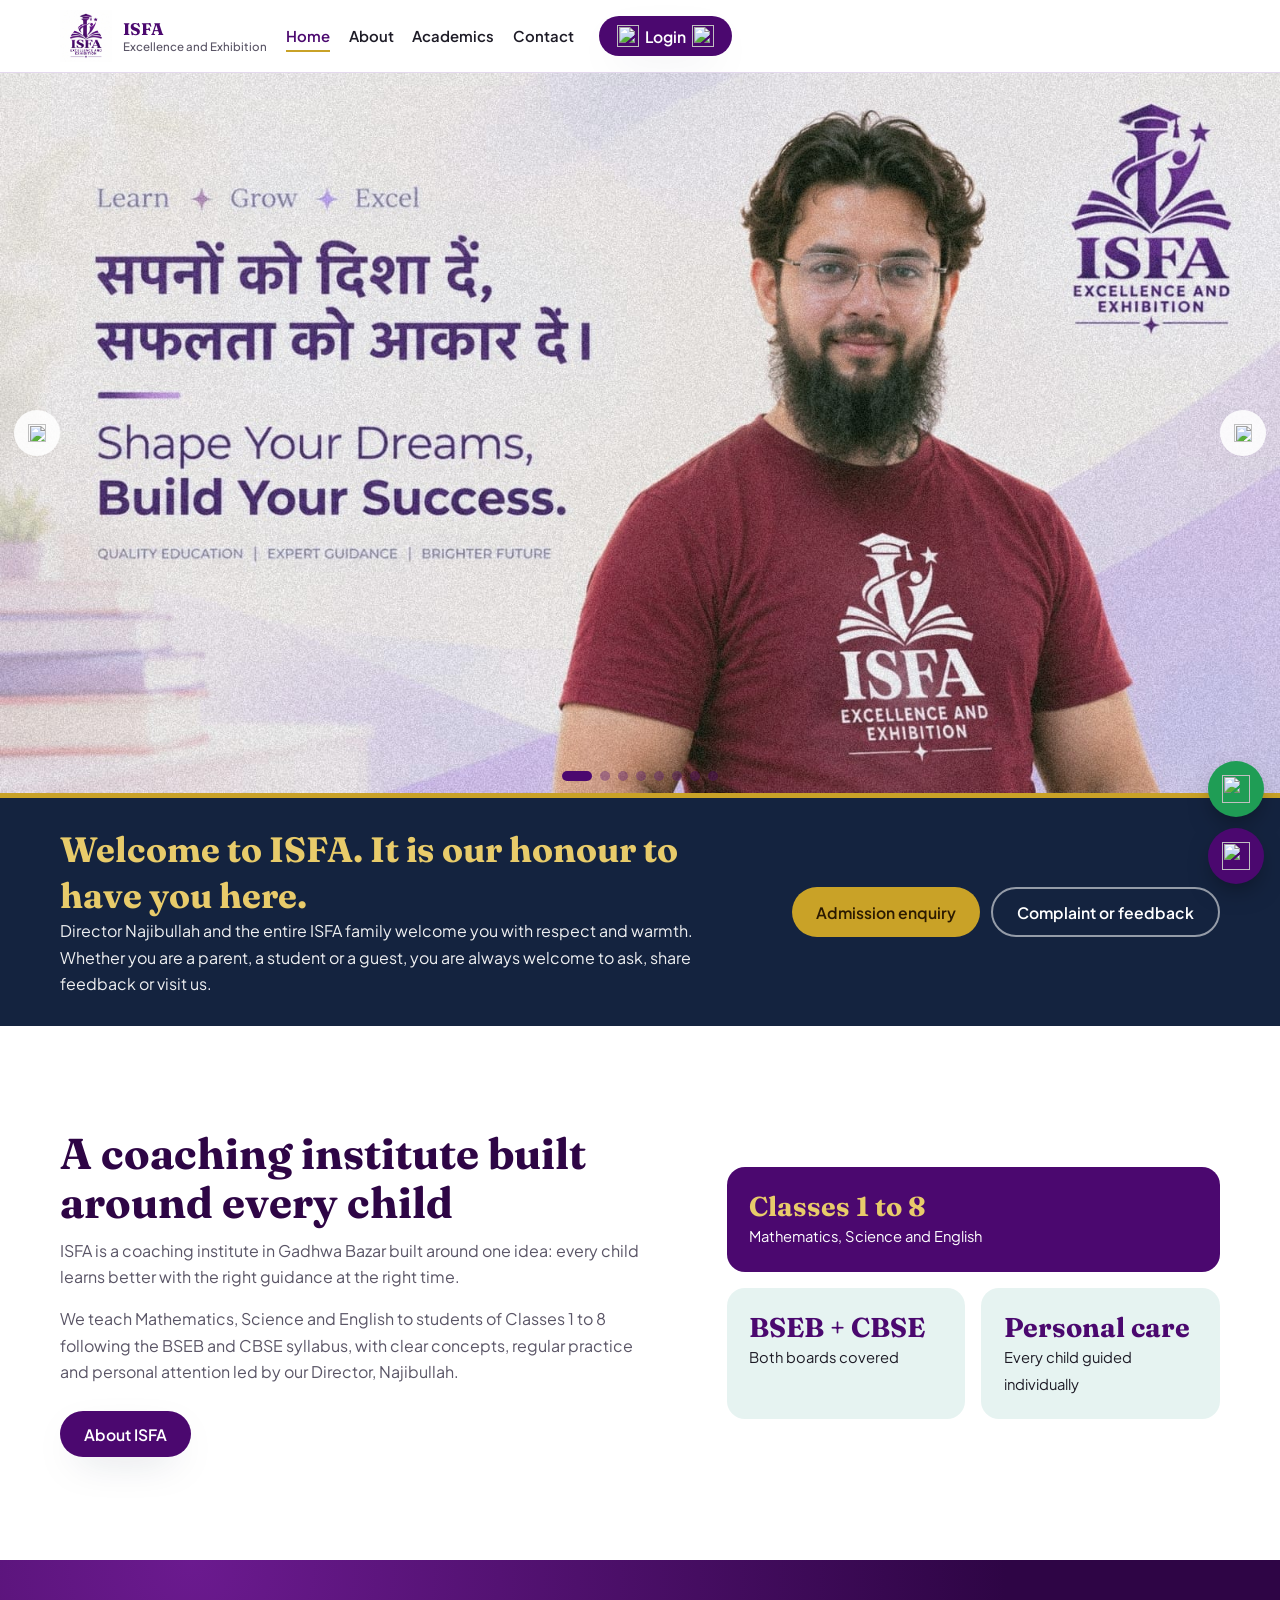
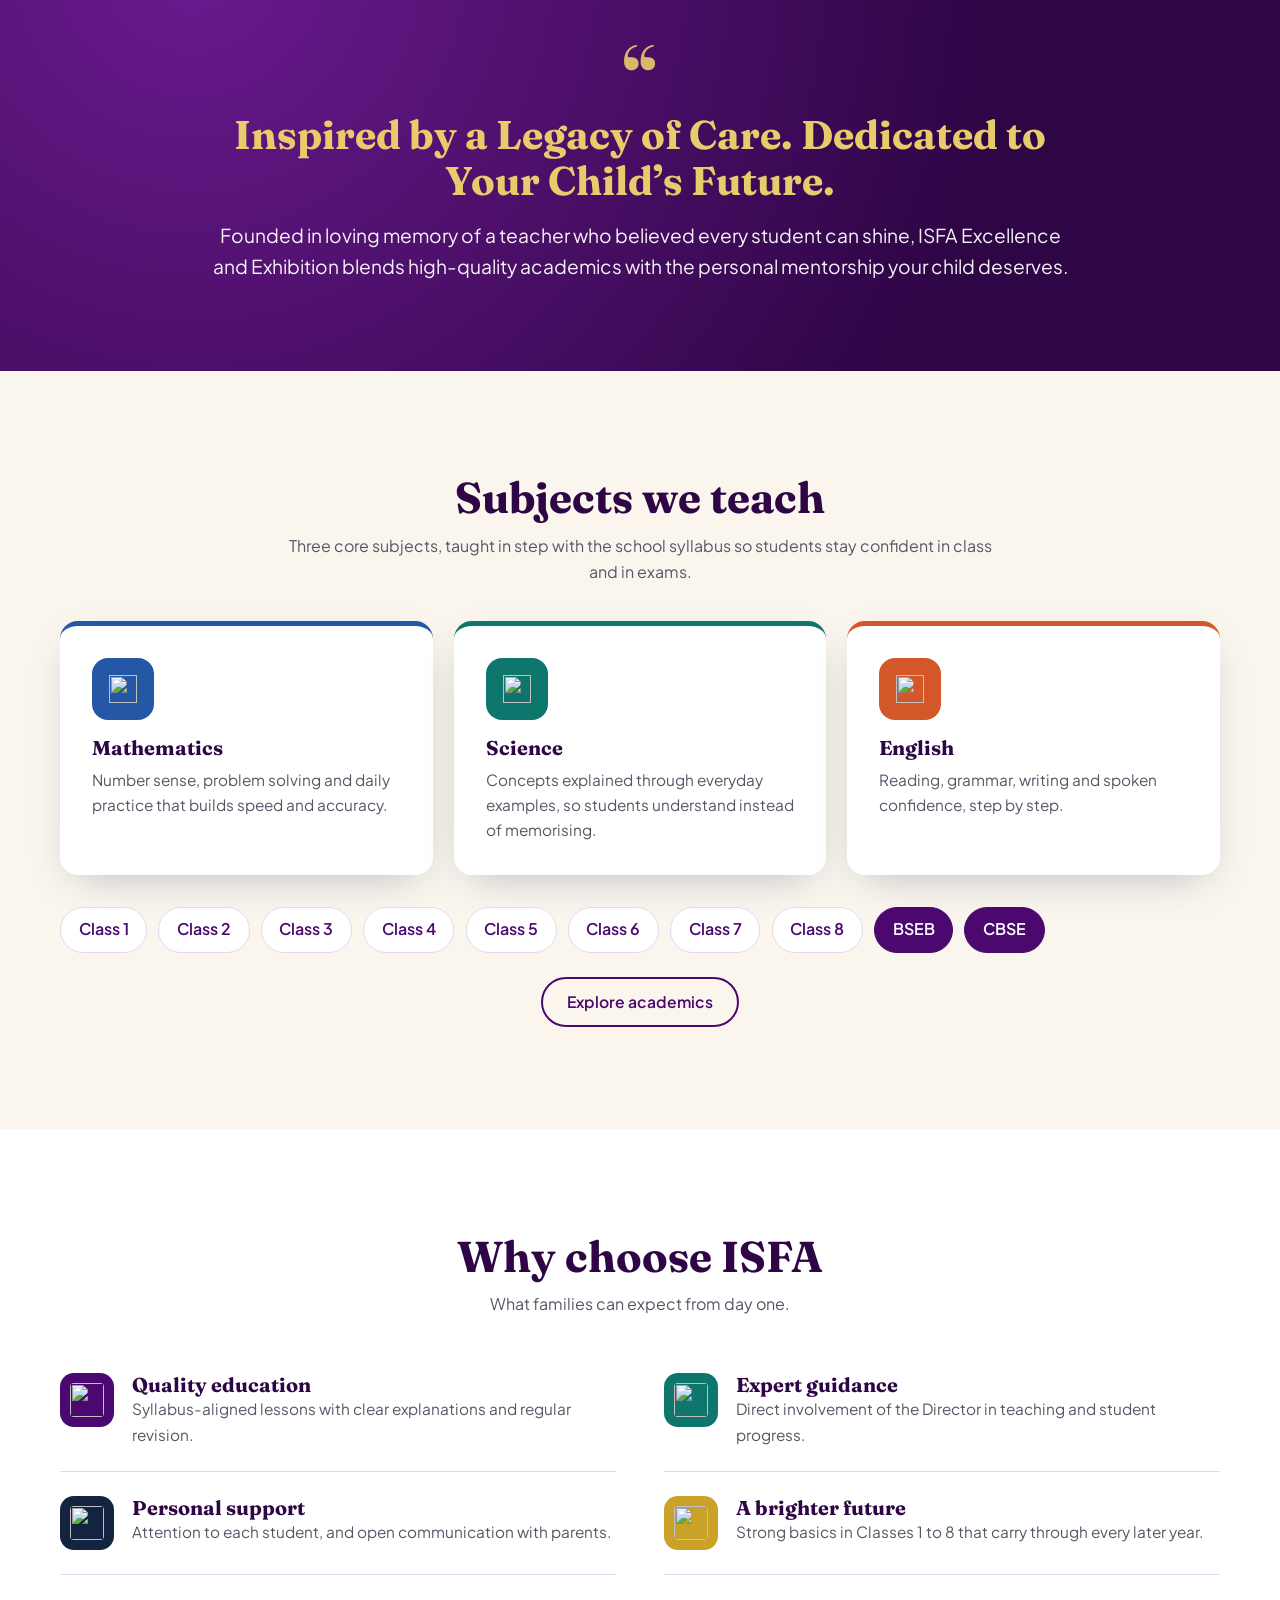
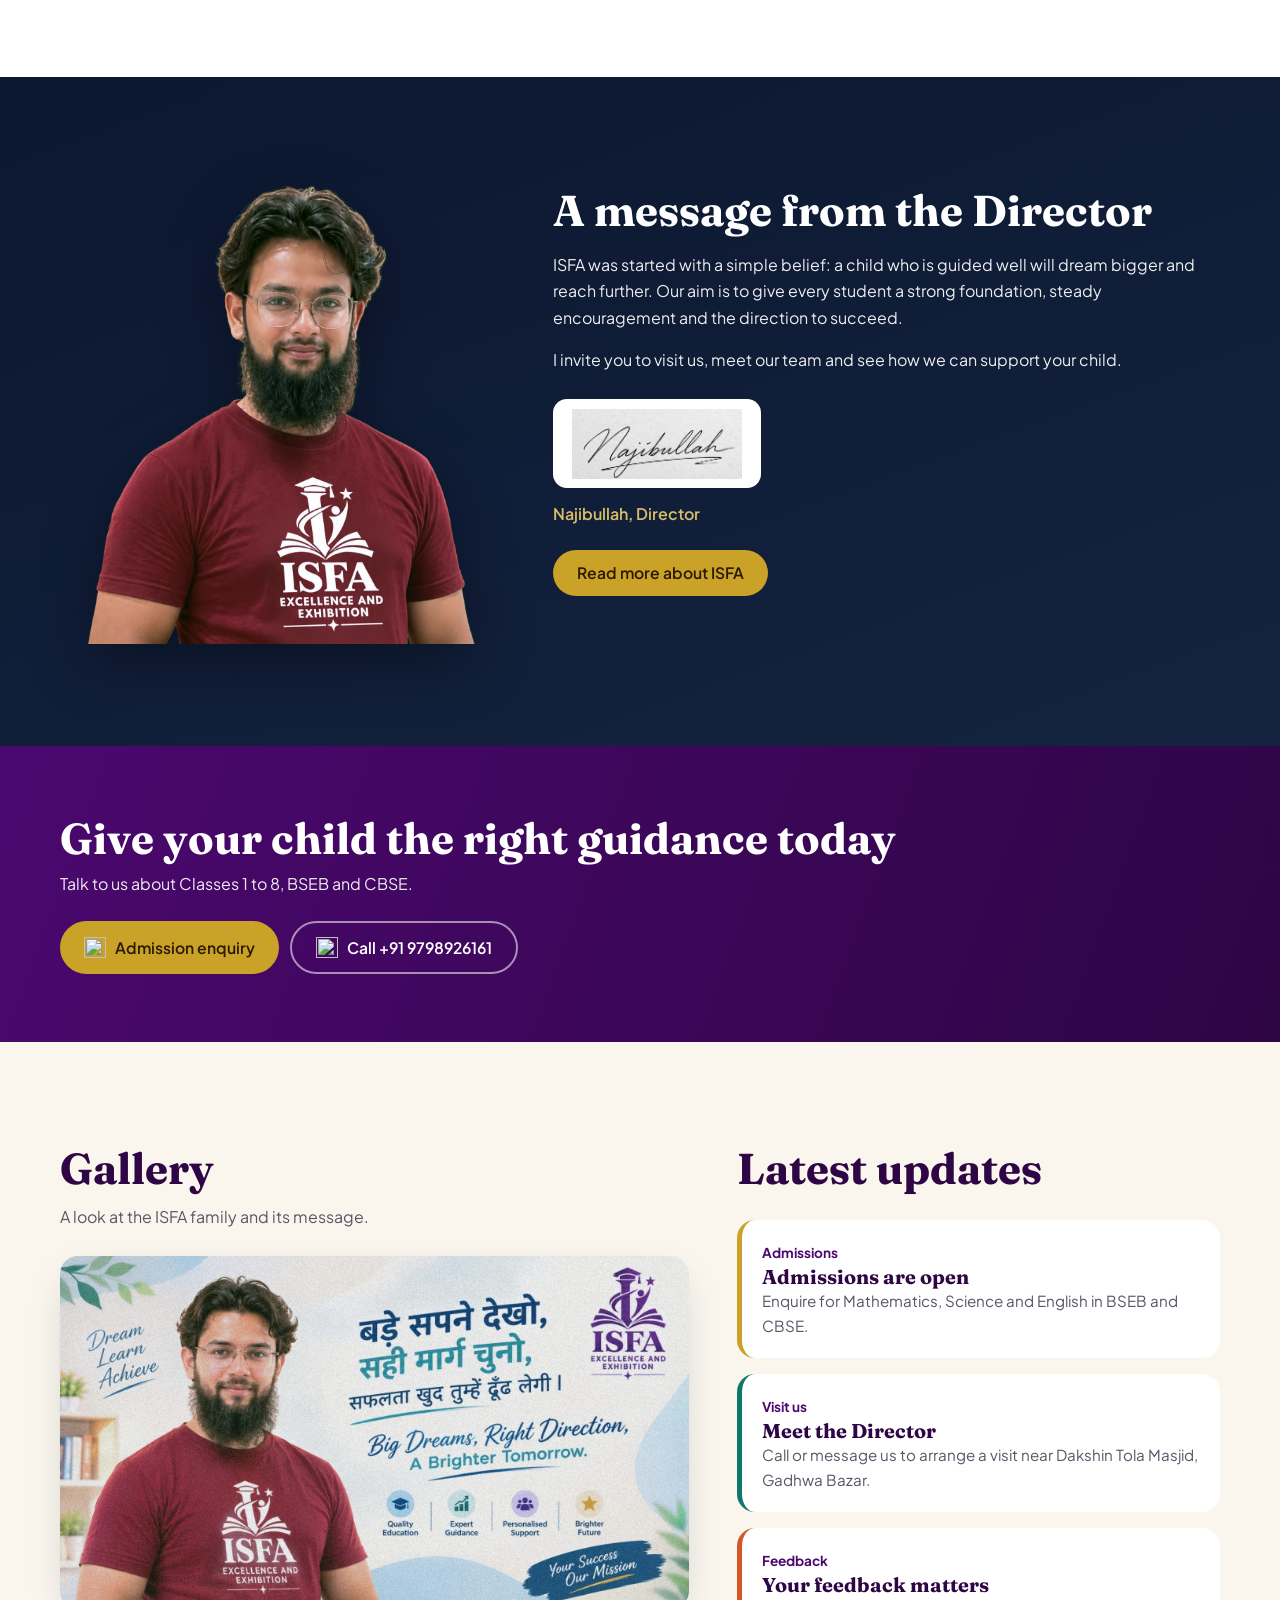
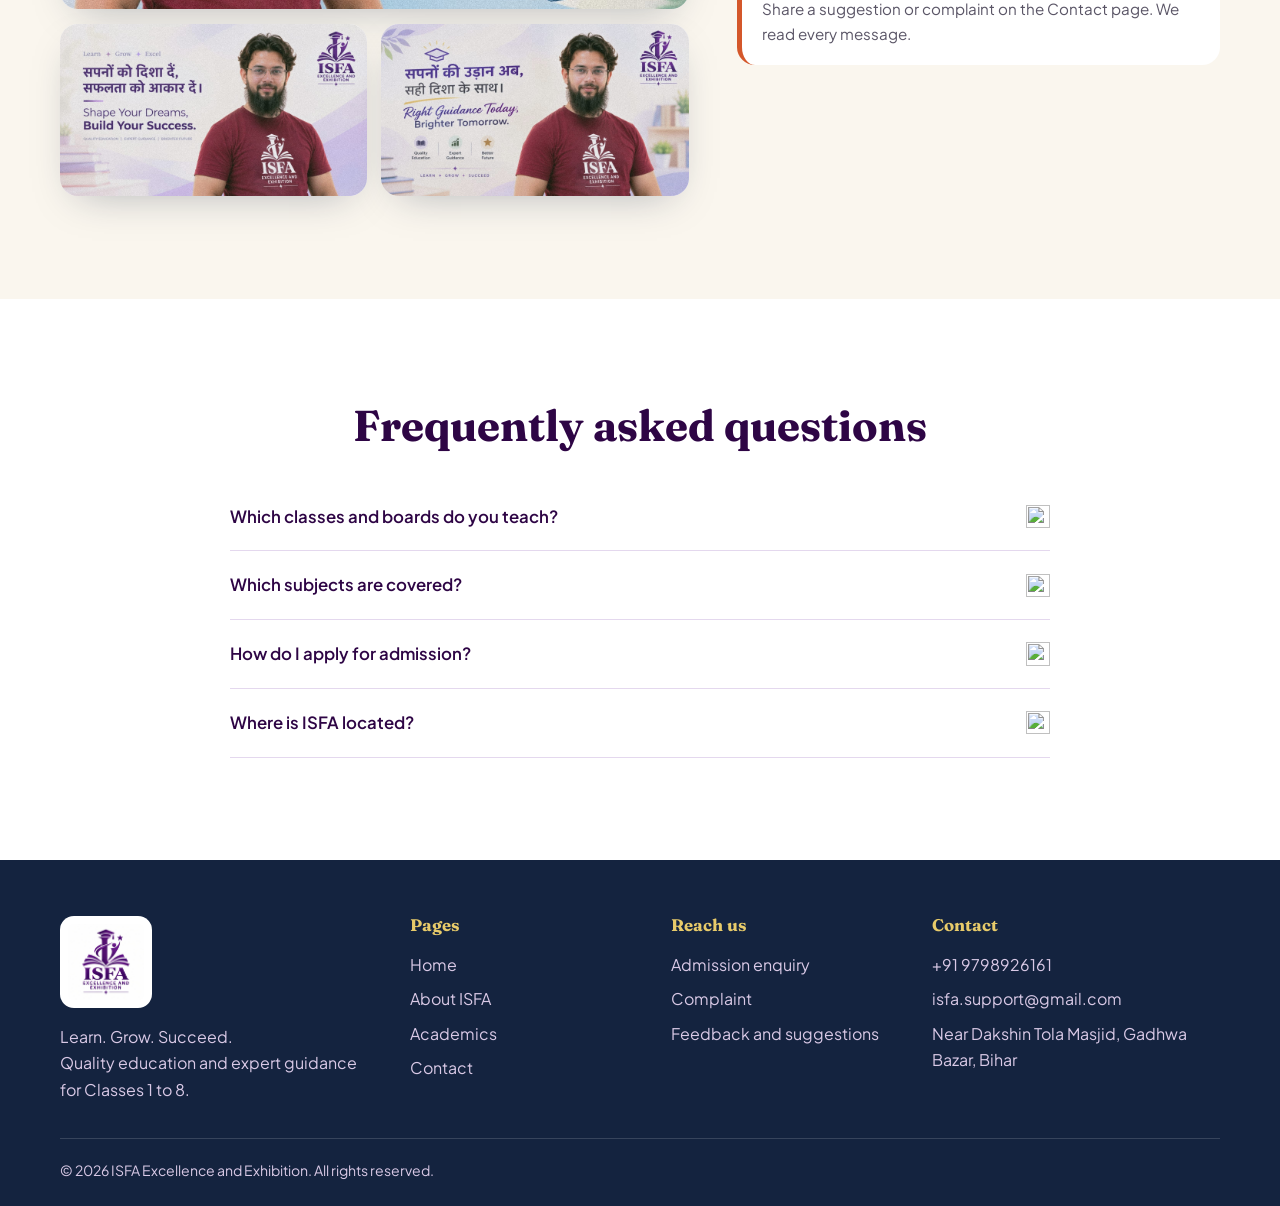
==== index.html @ 752832e5 "Add files via upload" ====
<!DOCTYPE html>
<html lang="en">
<head>
<meta charset="utf-8">
<meta name="viewport" content="width=device-width, initial-scale=1">
<title>ISFA Excellence and Exhibition | Coaching for Classes 1 to 8, Gadhwa Bazar</title>
<meta name="description" content="ISFA Excellence and Exhibition offers Mathematics, Science and English for Classes 1 to 8 (BSEB and CBSE) at Gadhwa Bazar, Bihar.">
<meta name="theme-color" content="#4B086F">
<link rel="icon" href="assets/logo.jpg">
<link rel="preconnect" href="https://fonts.googleapis.com">
<link rel="preconnect" href="https://fonts.gstatic.com" crossorigin>
<link href="https://fonts.googleapis.com/css2?family=Fraunces:opsz,wght@9..144,600;9..144,700&family=Plus+Jakarta+Sans:wght@400;500;600;700&display=swap" rel="stylesheet">
<link rel="stylesheet" href="assets/style.css">
</head>
<body>
<header>
<div class="wrap nav">
<a class="brand" href="index.html" aria-label="ISFA home"><img src="assets/logo.jpg" alt="ISFA logo"><span>ISFA<small>Excellence and Exhibition</small></span></a>
<button class="burger" id="burger" aria-label="Open menu" aria-expanded="false"><img class="ico" src="assets/icons/menu-p.png" alt="" width="28" height="28"></button>
<nav id="menu" aria-label="Main"><ul><li><a href="index.html" aria-current="page">Home</a></li><li><a href="about.html">About</a></li><li><a href="academics.html">Academics</a></li><li><a href="contact.html">Contact</a></li></ul></nav>
<div class="dd" id="dd"><button class="btn btn-p" aria-haspopup="true" aria-expanded="false" style="padding:.55rem 1.1rem"><img class="ico" src="assets/icons/user-w.png" alt="" width="28" height="28">Login<img class="ico" src="assets/icons/down-w.png" alt="" width="28" height="28"></button>
<div class="dd-m" role="menu"><a role="menuitem" href="login.html?role=student"><img class="ico" src="assets/icons/cap-p.png" alt="" width="28" height="28">Student Login</a><a role="menuitem" href="login.html?role=admin"><img class="ico" src="assets/icons/shield-p.png" alt="" width="28" height="28">Admin Login</a></div></div>
</div>
</header>
<main>
<section class="hero" aria-label="ISFA highlights"><div class="car" id="car" aria-roledescription="carousel">
<div class="track" id="track">
<div class="slide"><img src="assets/banner-1.jpg" alt="ISFA banner: Shape Your Dreams, Build Your Success" width="1600" height="900"></div>
<div class="slide"><img src="assets/banner-2.jpg" alt="ISFA banner: Big Dreams, Right Direction, A Brighter Tomorrow" width="1600" height="900" loading="lazy"></div>
<div class="slide"><img src="assets/banner-3.jpg" alt="ISFA banner: Right Guidance Today, Brighter Tomorrow" width="1600" height="900" loading="lazy"></div>
<div class="slide"><img src="assets/banner-4.jpg" alt="ISFA banner: Dreams Get Direction, With ISFA By Your Side" width="1600" height="900" loading="lazy"></div>
<div class="slide"><img src="assets/banner-5.jpg" alt="ISFA teacher explaining Mathematics to students in an ISFA classroom" width="1600" height="900" loading="lazy"></div>
<div class="slide"><img src="assets/banner-6.jpg" alt="ISFA offer: join for 3 months and get 10 percent off on total fee, for all classes" width="1600" height="900" loading="lazy"></div>
<div class="slide"><img src="assets/banner-7.jpg" alt="ISFA offer: join for 6 months and get 20 percent off on total fee, for all classes 1 to 8" width="1600" height="900" loading="lazy"></div>
<div class="slide"><img src="assets/banner-8.jpg" alt="ISFA offer: join for 1 year and get 30 percent off on total fee, for all classes 1 to 8" width="1600" height="900" loading="lazy"></div>
</div>
<button class="arr l" id="prev" aria-label="Previous slide"><img class="ico" src="assets/icons/l-p.png" alt="" width="28" height="28"></button>
<button class="arr r" id="next" aria-label="Next slide"><img class="ico" src="assets/icons/r-p.png" alt="" width="28" height="28"></button>
<div class="dots" id="dots"></div>
</div>
<div class="welcome"><div class="wrap">
<div><p class="hi">Welcome to ISFA. It is our honour to have you here.</p>
<p>Director Najibullah and the entire ISFA family welcome you with respect and warmth. Whether you are a parent, a student or a guest, you are always welcome to ask, share feedback or visit us.</p></div>
<div class="wa-b"><a class="btn btn-g" href="contact.html?form=f1#connect">Admission enquiry</a><a class="btn btn-w" href="contact.html?form=f2#connect">Complaint or feedback</a></div>
</div></div>
</section>
<section id="about"><div class="wrap"><div class="about"><div class="rv"><h2>A coaching institute built around every child</h2><p class="lead">ISFA is a coaching institute in Gadhwa Bazar built around one idea: every child learns better with the right guidance at the right time.</p><p class="lead">We teach Mathematics, Science and English to students of Classes 1 to 8 following the BSEB and CBSE syllabus, with clear concepts, regular practice and personal attention led by our Director, Najibullah.</p><p style="margin-top:1.6rem"><a class="btn btn-p" href="about.html">About ISFA</a></p></div><div class="facts rv"><div class="fact"><b>Classes 1 to 8</b><span>Mathematics, Science and English</span></div><div class="fact"><b>BSEB + CBSE</b><span>Both boards covered</span></div><div class="fact"><b>Personal care</b><span>Every child guided individually</span></div></div></div></div></section>
<section class="legacy"><div class="wrap"><blockquote class="rv"><h2>Inspired by a Legacy of Care. Dedicated to Your Child’s Future.</h2><p>Founded in loving memory of a teacher who believed every student can shine, ISFA Excellence and Exhibition blends high-quality academics with the personal mentorship your child deserves.</p></blockquote></div></section>
<section id="classes" class="alt"><div class="wrap"><div class="rv ctr"><h2>Subjects we teach</h2><p class="lead">Three core subjects, taught in step with the school syllabus so students stay confident in class and in exams.</p></div><div class="sub"><article class="rv" style="--c:var(--bl)"><i class="chip" style="--c:var(--bl)"><img class="ico" src="assets/icons/calc-w.png" alt="" width="28" height="28"></i><h3>Mathematics</h3><p>Number sense, problem solving and daily practice that builds speed and accuracy.</p></article><article class="rv" style="--c:var(--t)"><i class="chip" style="--c:var(--t)"><img class="ico" src="assets/icons/flask-w.png" alt="" width="28" height="28"></i><h3>Science</h3><p>Concepts explained through everyday examples, so students understand instead of memorising.</p></article><article class="rv" style="--c:var(--co)"><i class="chip" style="--c:var(--co)"><img class="ico" src="assets/icons/book-w.png" alt="" width="28" height="28"></i><h3>English</h3><p>Reading, grammar, writing and spoken confidence, step by step.</p></article></div><div class="levels rv" aria-label="Classes offered"><span>Class 1</span><span>Class 2</span><span>Class 3</span><span>Class 4</span><span>Class 5</span><span>Class 6</span><span>Class 7</span><span>Class 8</span><span class="ch">BSEB</span><span class="ch">CBSE</span></div><p class="ctr rv mini"><a class="btn btn-o" href="academics.html">Explore academics</a></p></div></section>
<section id="why"><div class="wrap"><div class="rv ctr"><h2>Why choose ISFA</h2><p class="lead">What families can expect from day one.</p></div><div class="why rv"><div><img class="ico" src="assets/icons/cap-w.png" alt="" width="28" height="28"><span><h3>Quality education</h3><p>Syllabus-aligned lessons with clear explanations and regular revision.</p></span></div><div><img class="ico" src="assets/icons/chart-w.png" alt="" width="28" height="28"><span><h3>Expert guidance</h3><p>Direct involvement of the Director in teaching and student progress.</p></span></div><div><img class="ico" src="assets/icons/users-w.png" alt="" width="28" height="28"><span><h3>Personal support</h3><p>Attention to each student, and open communication with parents.</p></span></div><div><img class="ico" src="assets/icons/star-w.png" alt="" width="28" height="28"><span><h3>A brighter future</h3><p>Strong basics in Classes 1 to 8 that carry through every later year.</p></span></div></div></div></section>
<section id="director" class="founder"><div class="wrap fg">
<img class="pt rv" src="assets/director.png" alt="Najibullah, Director of ISFA Excellence and Exhibition" loading="lazy">
<div class="txt rv"><h2>A message from the Director</h2><p>ISFA was started with a simple belief: a child who is guided well will dream bigger and reach further. Our aim is to give every student a strong foundation, steady encouragement and the direction to succeed.</p><p>I invite you to visit us, meet our team and see how we can support your child.</p><div class="sig"><img src="assets/signature.jpg" alt="Signature of Najibullah" loading="lazy"></div><p class="role" style="margin-top:.8rem">Najibullah, Director</p><a class="btn btn-g pt-link" href="about.html#director">Read more about ISFA</a></div>
</div></section>
<section class="band"><div class="wrap cta"><div><h2>Give your child the right guidance today</h2><p>Talk to us about Classes 1 to 8, BSEB and CBSE.</p></div><div class="wa-b"><a class="btn btn-g" href="contact.html?form=f1#connect"><img class="ico" src="assets/icons/send-p.png" alt="" width="28" height="28">Admission enquiry</a><a class="btn btn-w" href="tel:+919798926161"><img class="ico" src="assets/icons/phone-w.png" alt="" width="28" height="28">Call +91 9798926161</a></div></div></section>
<section id="gallery" class="alt"><div class="wrap"><div class="gn"><div class="rv"><h2>Gallery</h2><p class="lead">A look at the ISFA family and its message.</p><div class="gal "><figure><img src="assets/banner-2.jpg" alt="ISFA banner: Big Dreams, Right Direction" loading="lazy"></figure><figure><img src="assets/banner-1.jpg" alt="ISFA banner: Shape Your Dreams" loading="lazy"></figure><figure><img src="assets/banner-3.jpg" alt="ISFA banner: Right Guidance Today" loading="lazy"></figure></div></div><div class="rv"><h2>Latest updates</h2><div class="news"><article><time>Admissions</time><h3>Admissions are open</h3><p>Enquire for Mathematics, Science and English in BSEB and CBSE.</p></article><article style="border-color:var(--t)"><time>Visit us</time><h3>Meet the Director</h3><p>Call or message us to arrange a visit near Dakshin Tola Masjid, Gadhwa Bazar.</p></article><article style="border-color:var(--co)"><time>Feedback</time><h3>Your feedback matters</h3><p>Share a suggestion or complaint on the Contact page. We read every message.</p></article></div></div></div></div></section>
<section><div class="wrap">
<div class="rv ctr"><h2>Frequently asked questions</h2></div>
<div class="faq rv">
<details><summary>Which classes and boards do you teach?<img class="ico" src="assets/icons/down-p.png" alt="" width="28" height="28"></summary><div class="a"><div><p>Classes 1 to 8, for both BSEB and CBSE students.</p></div></div></details>
<details><summary>Which subjects are covered?<img class="ico" src="assets/icons/down-p.png" alt="" width="28" height="28"></summary><div class="a"><div><p>Mathematics, Science and English.</p></div></div></details>
<details><summary>How do I apply for admission?<img class="ico" src="assets/icons/down-p.png" alt="" width="28" height="28"></summary><div class="a"><div><p>Fill in the admission enquiry form on the Contact page, call or WhatsApp +91 9798926161, or visit us at Gadhwa Bazar.</p></div></div></details>
<details><summary>Where is ISFA located?<img class="ico" src="assets/icons/down-p.png" alt="" width="28" height="28"></summary><div class="a"><div><p>Near Dakshin Tola Masjid, Gadhwa Bazar, Bihar. The map on the Contact page shows the area.</p></div></div></details>

</div>
</div></section>
</main>
<footer><div class="wrap">
<div class="fgrid">
<div><img class="flogo" src="assets/logo.jpg" alt="ISFA logo"><p>Learn. Grow. Succeed.<br>Quality education and expert guidance for Classes 1 to 8.</p></div>
<div><h3>Pages</h3><ul><li><a href="index.html">Home</a></li><li><a href="about.html">About ISFA</a></li><li><a href="academics.html">Academics</a></li><li><a href="contact.html">Contact</a></li></ul></div>
<div><h3>Reach us</h3><ul><li><a href="contact.html?form=f1#connect">Admission enquiry</a></li><li><a href="contact.html?form=f2#connect">Complaint</a></li><li><a href="contact.html?form=f3#connect">Feedback and suggestions</a></li></ul></div>
<div><h3>Contact</h3><ul><li><a href="tel:+919798926161">+91 9798926161</a></li><li><a href="mailto:isfa.support@gmail.com">isfa.support@gmail.com</a></li><li>Near Dakshin Tola Masjid, Gadhwa Bazar, Bihar</li></ul></div>
</div>
<div class="copy">&copy; <span id="yr">2026</span> ISFA Excellence and Exhibition. All rights reserved.</div>
</div></footer>
<div class="fab">
<a class="wa" href="https://wa.me/919798926161?text=Hello%20ISFA%2C%20I%20would%20like%20to%20know%20about%20admission." target="_blank" rel="noopener" aria-label="Chat on WhatsApp"><img class="ico" src="assets/icons/chat-w.png" alt="" width="28" height="28"></a>
<a class="ph" href="tel:+919798926161" aria-label="Call ISFA"><img class="ico" src="assets/icons/phone-w.png" alt="" width="28" height="28"></a>
</div>
<div class="toast" id="toast" role="status"></div>
<script src="assets/site.js"></script>
</body>
</html>
---- assets/style.css ----
:root{--p:#4B086F;--p2:#2E0545;--lav:#F1E9F8;--lav2:#E4D8EE;--gold:#C9A227;--gold2:#E8CB6A;--n:#14233F;--t:#0F766E;--ivory:#FAF6EE;--ink:#1D1B26;--mut:#5A5566;--bg:#FFFFFF;--r:18px;--sh:0 14px 40px -18px rgba(20,35,63,.35)}
*{box-sizing:border-box;margin:0}
html{scroll-behavior:smooth;scroll-padding-top:84px}
body{font:16px/1.65 'Plus Jakarta Sans',system-ui,sans-serif;color:var(--ink);background:var(--bg);overflow-x:hidden}
h1,h2,h3{font-family:'Fraunces',Georgia,serif;line-height:1.15;color:var(--p2)}
h2{font-size:clamp(1.8rem,4vw,2.7rem);margin-bottom:.6rem}
h3{font-size:1.25rem}
img{max-width:100%;display:block}
a{color:inherit}
:focus-visible{outline:3px solid var(--gold);outline-offset:3px}
.ico{width:1.4em;height:1.4em;flex:none;object-fit:contain}
.wrap{width:min(1160px,92%);margin:auto}
section{padding:clamp(56px,8vw,104px) 0}
.lead{color:var(--mut);max-width:60ch}
.btn{display:inline-flex;align-items:center;gap:.55rem;padding:.85rem 1.5rem;border-radius:999px;border:0;font:600 .98rem 'Plus Jakarta Sans',sans-serif;cursor:pointer;text-decoration:none;transition:transform .25s,box-shadow .25s,background .25s}
.btn:hover{transform:translateY(-2px)}
.btn-p{background:var(--p);color:#fff;box-shadow:var(--sh)}.btn-p:hover{background:var(--p2)}
.btn-g{background:var(--gold);color:#2b1a00}.btn-g:hover{background:var(--gold2)}
.btn-o{border:2px solid var(--p);color:var(--p);background:transparent}.btn-o:hover{background:var(--p);color:#fff}
/* nav */
header{position:sticky;top:0;z-index:50;background:rgba(255,255,255,.92);backdrop-filter:blur(12px);border-bottom:1px solid var(--lav2)}
.nav{display:flex;align-items:center;gap:1.2rem;height:72px}
.brand{display:flex;align-items:center;gap:.7rem;text-decoration:none;font:700 1.05rem 'Fraunces',serif;color:var(--p)}
.brand img{height:52px;width:52px;object-fit:contain}
.brand small{display:block;font:500 .72rem 'Plus Jakarta Sans',sans-serif;color:var(--mut)}
nav ul{display:flex;gap:1.15rem;list-style:none;padding:0;margin-left:auto}
nav a{text-decoration:none;font-weight:600;font-size:.93rem;color:var(--ink);padding:.3rem 0;border-bottom:2px solid transparent;transition:border-color .2s,color .2s}
nav a:hover{color:var(--p);border-color:var(--gold)}
.dd{position:relative;margin-left:.4rem}
.dd>button{display:flex;align-items:center;gap:.4rem}
.dd-m{position:absolute;right:0;top:calc(100% + 10px);min-width:210px;background:#fff;border:1px solid var(--lav2);border-radius:14px;box-shadow:var(--sh);padding:.5rem;display:none}
.dd.open .dd-m{display:block}
.dd-m button{display:flex;gap:.6rem;align-items:center;width:100%;padding:.7rem .9rem;border:0;background:none;border-radius:10px;font:600 .93rem 'Plus Jakarta Sans',sans-serif;cursor:pointer;color:var(--ink);text-align:left}
.dd-m button:hover{background:var(--lav)}
.burger{display:none;margin-left:auto;background:none;border:0;color:var(--p);cursor:pointer;padding:.4rem}
.burger .ico{width:30px;height:30px}
@media(max-width:960px){
.burger{display:block;margin-left:0;order:3}.dd{order:2;margin-left:auto}
nav{position:fixed;inset:72px 0 auto 0;background:#fff;border-bottom:1px solid var(--lav2);padding:1rem 4% 1.4rem;transform:translateY(-130%);transition:transform .35s;max-height:calc(100vh - 72px);overflow:auto}
nav.open{transform:none}
nav ul{flex-direction:column;gap:.2rem;margin:0}
nav a{display:block;padding:.8rem 0;font-size:1.02rem}
}
@media(max-width:460px){.brand img{height:42px;width:42px}.nav{gap:.45rem}.brand{gap:.5rem;min-width:0}.brand span{line-height:1.15}.brand small{font-size:.6rem;white-space:nowrap}.dd>button{padding:.45rem .8rem!important;font-size:.85rem}.fab a{width:48px;height:48px}.fab .ico{width:24px;height:24px}}
@media(max-width:380px){.dd>button .ico:last-child{display:none}}
/* hero */
.hero{padding:0;background:var(--p2)}
.car{position:relative;overflow:hidden;touch-action:pan-y}
.track{display:flex;transition:transform .8s cubic-bezier(.65,0,.25,1)}
.slide{min-width:100%;aspect-ratio:16/9;background:#eee}
.slide img{width:100%;height:100%;object-fit:contain}
.arr{position:absolute;top:50%;translate:0 -50%;width:46px;height:46px;border-radius:50%;border:0;background:rgba(255,255,255,.88);color:var(--p);display:grid;place-items:center;cursor:pointer;box-shadow:var(--sh);transition:background .2s,scale .2s}
.arr:hover{background:#fff;scale:1.08}
.arr.l{left:14px}.arr.r{right:14px}
.dots{position:absolute;bottom:12px;left:0;right:0;display:flex;justify-content:center;gap:.5rem}
.dots button{width:10px;height:10px;border-radius:99px;border:0;background:rgba(75,8,111,.35);cursor:pointer;transition:width .3s,background .3s;padding:0}
.dots button[aria-current=true]{width:30px;background:var(--p)}
.welcome{background:var(--n);color:#fff;border-top:5px solid var(--c,var(--gold))}
.welcome .wrap{display:grid;grid-template-columns:1fr auto;gap:1.2rem 2rem;align-items:center;padding:1.8rem 0}
.hi{font:700 clamp(1.5rem,3.4vw,2.2rem)/1.3 'Fraunces',Georgia,serif;color:var(--gold2)}
.welcome p{opacity:.93;max-width:70ch}.welcome .hi{opacity:1}
.wa-b{display:flex;flex-wrap:wrap;gap:.7rem}
.btn-w{background:transparent;color:#fff;border:2px solid rgba(255,255,255,.55)}.btn-w:hover{background:#fff;color:var(--n)}
@media(max-width:820px){.welcome .wrap{grid-template-columns:1fr}}
.tabs{display:flex;flex-wrap:wrap;gap:.5rem;margin:2rem 0 1.4rem;justify-content:center}
.tabs button{padding:.7rem 1.3rem;border-radius:99px;border:1.5px solid var(--lav2);background:#fff;font:600 .95rem 'Plus Jakarta Sans',sans-serif;color:var(--n);cursor:pointer;transition:.2s}
.tabs button[aria-selected=true]{background:var(--p);color:#fff;border-color:var(--p)}
form[hidden]{display:none}
.proc{display:grid;grid-template-columns:repeat(4,1fr);gap:1.2rem;margin-top:2.2rem;counter-reset:s}
.proc div{position:relative;background:#fff;border-radius:var(--r);padding:1.6rem;border-top:4px solid var(--t);box-shadow:var(--sh)}
.proc div::before{counter-increment:s;content:counter(s);display:grid;place-items:center;width:38px;height:38px;border-radius:50%;background:var(--t);color:#fff;font:700 1.1rem 'Fraunces',serif;margin-bottom:.9rem}
.proc p{color:var(--mut);font-size:.95rem}
.appr{display:grid;grid-template-columns:repeat(3,1fr);gap:1.3rem;margin-top:2rem}
.appr div{padding:1.6rem;border-radius:var(--r);background:var(--ivory)}
.appr .ico{width:36px;height:36px;margin-bottom:.8rem}
.appr p{color:var(--mut);font-size:.95rem;margin-top:.4rem}
@media(max-width:900px){.proc{grid-template-columns:1fr 1fr}.appr{grid-template-columns:1fr}}
@media(max-width:520px){.proc{grid-template-columns:1fr}}
@media(max-width:600px){.arr{width:36px;height:36px}.arr.l{left:6px}.arr.r{right:6px}.dots{bottom:6px}.dots button{width:7px;height:7px}.dots button[aria-current=true]{width:20px}}
/* about */
.about{display:grid;grid-template-columns:1.1fr .9fr;gap:clamp(1.5rem,5vw,4rem);align-items:center}
.about p+p{margin-top:1rem}
.facts{display:grid;grid-template-columns:1fr 1fr;gap:1rem}
.fact{background:#E6F3F1;border-radius:var(--r);padding:1.4rem}
.fact:first-child{grid-column:span 2;background:var(--p);color:#fff}.fact span{color:inherit}
.fact:first-child b{color:var(--gold2)}
.fact b{display:block;font:700 1.7rem 'Fraunces',serif;color:var(--p)}
.fact span{font-size:.92rem}
@media(max-width:820px){.about{grid-template-columns:1fr}}
/* classes */
.alt{background:var(--ivory)}.ctr{text-align:center}.ctr .lead{margin:auto}
.sub{display:grid;grid-template-columns:repeat(3,1fr);gap:1.3rem;margin-top:2.2rem}
.sub article{background:#fff;border-radius:var(--r);padding:2rem;border-top:5px solid var(--c,var(--gold));box-shadow:var(--sh);transition:transform .3s}
.sub article:hover{transform:translateY(-6px)}

.sub p{color:var(--mut);margin-top:.5rem;font-size:.96rem}
.levels{display:flex;flex-wrap:wrap;gap:.7rem;margin-top:2rem}
.levels span{padding:.55rem 1.1rem;border-radius:99px;background:#fff;border:1px solid var(--lav2);font-weight:600;color:var(--p)}
.levels span.ch{background:var(--p);color:#fff;border-color:var(--p)}
@media(max-width:820px){.sub{grid-template-columns:1fr}}
/* why */
.why{display:grid;grid-template-columns:repeat(2,1fr);gap:0 3rem;margin-top:2rem}
.why div{display:flex;gap:1.1rem;padding:1.5rem 0;border-bottom:1px solid var(--lav2)}
.why .ico{width:34px;height:34px;padding:10px;border-radius:14px;background:var(--p);box-sizing:content-box}.why div:nth-child(2) .ico{background:var(--t)}.why div:nth-child(3) .ico{background:var(--n)}.why div:nth-child(4) .ico{background:var(--gold)}
.why p{color:var(--mut);font-size:.96rem}
@media(max-width:760px){.why{grid-template-columns:1fr}}
/* founder */
.founder{background:linear-gradient(160deg,#0C1730,var(--n));color:#fff;overflow:hidden}
.founder h2{color:#fff}
.fg{display:grid;grid-template-columns:.8fr 1.2fr;gap:3rem;align-items:end}
.fg img.pt{width:min(420px,100%);margin:auto;filter:drop-shadow(0 20px 30px rgba(0,0,0,.35))}
.fg .txt{padding-bottom:3rem}
.fg p{opacity:.92;max-width:58ch;margin-top:1rem}
.sig{margin-top:1.6rem;background:#fff;border-radius:14px;padding:.6rem 1.2rem;width:fit-content}
.sig img{height:70px;mix-blend-mode:multiply}
.role{margin-top:.6rem;color:var(--gold2);font-weight:600}
@media(max-width:820px){.fg{grid-template-columns:1fr;gap:0}.fg .txt{order:-1;padding-bottom:1.5rem}}
/* enquiry */
.enq{display:grid;grid-template-columns:.9fr 1.1fr;gap:3rem;align-items:start}
form{background:#fff;border-radius:22px;padding:clamp(1.3rem,3vw,2.2rem);box-shadow:var(--sh);border:1px solid var(--lav2)}
.row{display:grid;grid-template-columns:1fr 1fr;gap:1rem}
label{display:block;font-weight:600;font-size:.9rem;margin:1rem 0 .35rem}
input,select,textarea{width:100%;padding:.8rem 1rem;border:1.5px solid var(--lav2);border-radius:12px;font:inherit;background:#fdfbff;color:var(--ink);transition:border-color .2s,box-shadow .2s}
input:focus,select:focus,textarea:focus{outline:0;border-color:var(--p);box-shadow:0 0 0 4px rgba(75,8,111,.12)}
input[aria-invalid=true]{border-color:#b3261e}
.err{color:#b3261e;font-size:.84rem;min-height:1.1em;margin-top:.25rem}
.hp{position:absolute;left:-9999px}
form .btn{margin-top:1.2rem;width:100%;justify-content:center}
.msg{margin-top:1rem;padding:.9rem 1rem;border-radius:12px;display:none;font-weight:500}
.msg.ok{display:block;background:#e7f6ea;color:#14532d}.msg.bad{display:block;background:#fdeceb;color:#8c1d18}
.steps{list-style:none;padding:0;margin-top:1.6rem}
.steps li{display:flex;gap:.9rem;padding:.8rem 0}
.steps .ico{color:var(--gold);margin-top:.15rem}
@media(max-width:860px){.enq,.row{grid-template-columns:1fr}}
/* gallery + news */
.gn{display:grid;grid-template-columns:1.3fr 1fr;gap:3rem}
.gal{display:grid;grid-template-columns:1fr 1fr;gap:.9rem;margin-top:1.6rem}
.gal figure{border-radius:var(--r);overflow:hidden;background:#fff;box-shadow:var(--sh);aspect-ratio:16/9}
.gal figure:first-child{grid-column:span 2}
.gal img{width:100%;height:100%;object-fit:cover;transition:transform .6s}
.gal figure:hover img{transform:scale(1.05)}
.news{margin-top:1.6rem;display:grid;gap:1rem}
.news article{background:#fff;border-radius:var(--r);padding:1.2rem 1.3rem;border-left:5px solid var(--gold)}
.news time{font-weight:700;color:var(--p);font-size:.85rem}
.news p{font-size:.95rem;color:var(--mut)}
@media(max-width:900px){.gn{grid-template-columns:1fr}}
/* faq */
.faq{max-width:820px;margin:2rem auto 0}
.faq details{border-bottom:1px solid var(--lav2)}
.faq summary{list-style:none;display:flex;justify-content:space-between;gap:1rem;align-items:center;padding:1.25rem 0;font-weight:600;font-size:1.05rem;cursor:pointer;color:var(--p2)}
.faq summary::-webkit-details-marker{display:none}
.faq summary .ico{transition:transform .3s;color:var(--p)}
.faq details[open] summary .ico{transform:rotate(180deg)}
.faq .a{display:grid;grid-template-rows:0fr;transition:grid-template-rows .35s}
.faq details[open] .a{grid-template-rows:1fr}
.faq .a div{overflow:hidden;color:var(--mut)}
.faq .a p{padding-bottom:1.2rem}
/* contact */
.ct{display:grid;grid-template-columns:.9fr 1.1fr;gap:2.5rem}
.ci{list-style:none;padding:0;margin-top:1.4rem}
.ci li{display:flex;gap:1rem;padding:1rem 0;border-bottom:1px solid var(--lav2)}
.ci .ico{color:var(--p);margin-top:.2rem}
.ci a{text-decoration:none;font-weight:600}.ci a:hover{color:var(--p)}
.map{border-radius:22px;overflow:hidden;min-height:380px;box-shadow:var(--sh);border:1px solid var(--lav2)}
.map iframe{width:100%;height:100%;min-height:380px;border:0}
@media(max-width:860px){.ct{grid-template-columns:1fr}}
/* footer */
footer{background:var(--n);color:#d9c9e6;padding:3.5rem 0 1.5rem}
.fgrid{display:grid;grid-template-columns:1.4fr 1fr 1fr;gap:2.5rem}
footer h3{color:var(--gold2);font-size:1.05rem;margin-bottom:.8rem}
footer ul{list-style:none;padding:0}footer li{padding:.25rem 0}
footer a{text-decoration:none}footer a:hover{color:#fff;text-decoration:underline}
.flogo{background:#fff;border-radius:14px;padding:.5rem;width:92px;margin-bottom:1rem}
.copy{border-top:1px solid rgba(255,255,255,.15);margin-top:2.2rem;padding-top:1.2rem;font-size:.88rem}
@media(max-width:760px){.fgrid{grid-template-columns:1fr}}
/* floating */
.fab{position:fixed;right:16px;bottom:16px;z-index:60;display:grid;gap:.7rem}
.fab a{width:56px;height:56px;border-radius:50%;display:grid;place-items:center;color:#fff;box-shadow:0 10px 26px -8px rgba(0,0,0,.5);transition:transform .25s}
.fab a:hover{transform:scale(1.1)}
.fab .wa{background:#1f9d55}.fab .ph{background:var(--p)}
.fab .ico{width:28px;height:28px}
.toast{position:fixed;left:50%;bottom:90px;translate:-50% 20px;background:var(--p2);color:#fff;padding:.8rem 1.3rem;border-radius:12px;opacity:0;pointer-events:none;transition:.3s;z-index:70;width:max-content;max-width:90%}
.toast.show{opacity:1;translate:-50% 0}
/* reveal: one orchestrated entrance per block */
.rv{opacity:0;transform:translateY(22px);transition:opacity .8s,transform .8s}
.rv.in{opacity:1;transform:none}
@media(prefers-reduced-motion:reduce){*{transition:none!important;animation:none!important;scroll-behavior:auto!important}.rv{opacity:1;transform:none}}

:root{--co:#D4572A;--bl:#2557A7;--mint:#E6F3F1;--gr:#1F9D55}
.chip{display:grid;place-items:center;width:56px;height:56px;border-radius:16px;background:var(--c,var(--p));flex:none}
.chip .ico{width:28px;height:28px}
.sub .chip{margin-bottom:1rem;width:62px;height:62px}
nav a[aria-current=page]{color:var(--p);border-color:var(--gold)}
.phero{background:linear-gradient(135deg,var(--p2),var(--p) 62%,#6b1a8f);color:#fff;padding:clamp(48px,7vw,92px) 0;position:relative;overflow:hidden}
.phero::after{content:"";position:absolute;right:-90px;top:-90px;width:360px;height:360px;border-radius:50%;background:radial-gradient(circle,rgba(232,203,106,.38),transparent 66%)}
.phero .wrap{position:relative;z-index:1}
.phero h1{color:#fff;font-size:clamp(2.2rem,5.4vw,3.6rem)}
.phero p{max-width:58ch;opacity:.93;margin-top:.8rem}
.crumb{font-size:.9rem;opacity:.9;margin-bottom:.9rem}.crumb a{text-decoration:none;border-bottom:1px solid var(--gold2)}
.band{background:linear-gradient(110deg,var(--p),var(--p2));color:#fff;padding:clamp(40px,6vw,68px) 0}
.band h2{color:#fff;margin:0 0 .4rem}.band p{opacity:.92}
.cta{display:flex;justify-content:space-between;align-items:center;gap:1.5rem;flex-wrap:wrap}
.mv{display:grid;grid-template-columns:repeat(3,1fr);gap:1.3rem;margin-top:2rem}
.mv article{background:#fff;border-radius:var(--r);padding:1.8rem;box-shadow:var(--sh);border-top:5px solid var(--c,var(--p))}
.mv .chip{margin-bottom:1rem}.mv p{color:var(--mut);margin-top:.5rem;font-size:.96rem}
.mv ul{margin:.8rem 0 0 1.1rem;color:var(--mut);font-size:.95rem}.mv li{margin:.3rem 0}
.tri{display:grid;grid-template-columns:repeat(3,1fr);gap:1.2rem;margin-top:2rem}
.tri div{padding:2rem;border-radius:var(--r);background:#fff;box-shadow:var(--sh);border-bottom:5px solid var(--c)}
.tri b{display:block;font:700 2.3rem 'Fraunces',serif;color:var(--c)}.tri p{color:var(--mut);margin-top:.4rem}
.two>*{min-width:0}.two{display:grid;grid-template-columns:1fr 1fr;gap:clamp(1.5rem,5vw,4rem);align-items:center}
.two p+p{margin-top:1rem}
.logo-card{background:linear-gradient(160deg,var(--lav),#fff);border-radius:28px;padding:2.2rem;box-shadow:var(--sh);border:1px solid var(--lav2)}
.logo-card img{max-width:100%;width:300px;margin:auto;mix-blend-mode:multiply}
.vals{display:flex;flex-wrap:wrap;gap:.6rem;margin-top:1.4rem}
.vals span{padding:.5rem 1rem;border-radius:99px;font-weight:600;font-size:.92rem;background:var(--mint);color:var(--t)}
.vals span:nth-child(2){background:#FDEBE3;color:var(--co)}.vals span:nth-child(3){background:#E8EEFA;color:var(--bl)}.vals span:nth-child(4){background:var(--lav);color:var(--p)}
.tips{display:grid;grid-template-columns:repeat(4,1fr);gap:1.2rem;margin-top:2rem}
.tips div{background:#fff;border-radius:var(--r);padding:1.5rem;box-shadow:var(--sh)}
.tips .chip{margin-bottom:1rem}.tips p{color:var(--mut);font-size:.95rem;margin-top:.4rem}
.qc{display:grid;grid-template-columns:repeat(3,1fr);gap:1.2rem}
.qc a{display:flex;gap:1rem;align-items:center;background:#fff;border-radius:var(--r);padding:1.3rem;box-shadow:var(--sh);text-decoration:none;transition:transform .25s}
.qc a:hover{transform:translateY(-4px)}.qc small{display:block;color:var(--mut)}.qc b{display:block;color:var(--p2)}
.gal.g4 figure:first-child{grid-column:auto}
.mini{margin-top:1.5rem}
.pt-link{display:inline-flex;margin-top:1.4rem}
@media(max-width:900px){.tips{grid-template-columns:1fr 1fr}.mv,.tri,.qc,.two{grid-template-columns:1fr}.fgrid{grid-template-columns:1fr 1fr}}
@media(max-width:560px){.tips,.fgrid{grid-template-columns:1fr}}
.fgrid{grid-template-columns:1.4fr 1fr 1fr 1.3fr}
@media(max-width:900px){.fgrid{grid-template-columns:1fr 1fr}}@media(max-width:560px){.fgrid{grid-template-columns:1fr}}

.dd-m a{display:flex;gap:.6rem;align-items:center;width:100%;padding:.7rem .9rem;border-radius:10px;font:600 .93rem 'Plus Jakarta Sans',sans-serif;text-decoration:none;color:var(--ink)}.dd-m a:hover{background:var(--lav)}

.legacy{background:radial-gradient(circle at 15% 0%,#6b1a8f,var(--p2) 70%);color:#fff;text-align:center;padding:clamp(48px,7vw,88px) 0}
.legacy blockquote{max-width:860px;margin:auto;position:relative}
.legacy blockquote::before{content:"\201C";display:block;font:700 5rem/0.8 'Fraunces',Georgia,serif;color:var(--gold2);opacity:.9}
.legacy h2{color:var(--gold2);font-size:clamp(1.6rem,4vw,2.5rem);margin-bottom:1rem}
.legacy p{font-size:clamp(1rem,2.2vw,1.2rem);opacity:.95;max-width:62ch;margin:auto}

.mv.mv2{margin:0;grid-template-columns:1fr 1fr}
@media(max-width:560px){.mv.mv2{grid-template-columns:1fr}}
.qc a,.qc a>span{min-width:0}.qc b{overflow-wrap:anywhere}
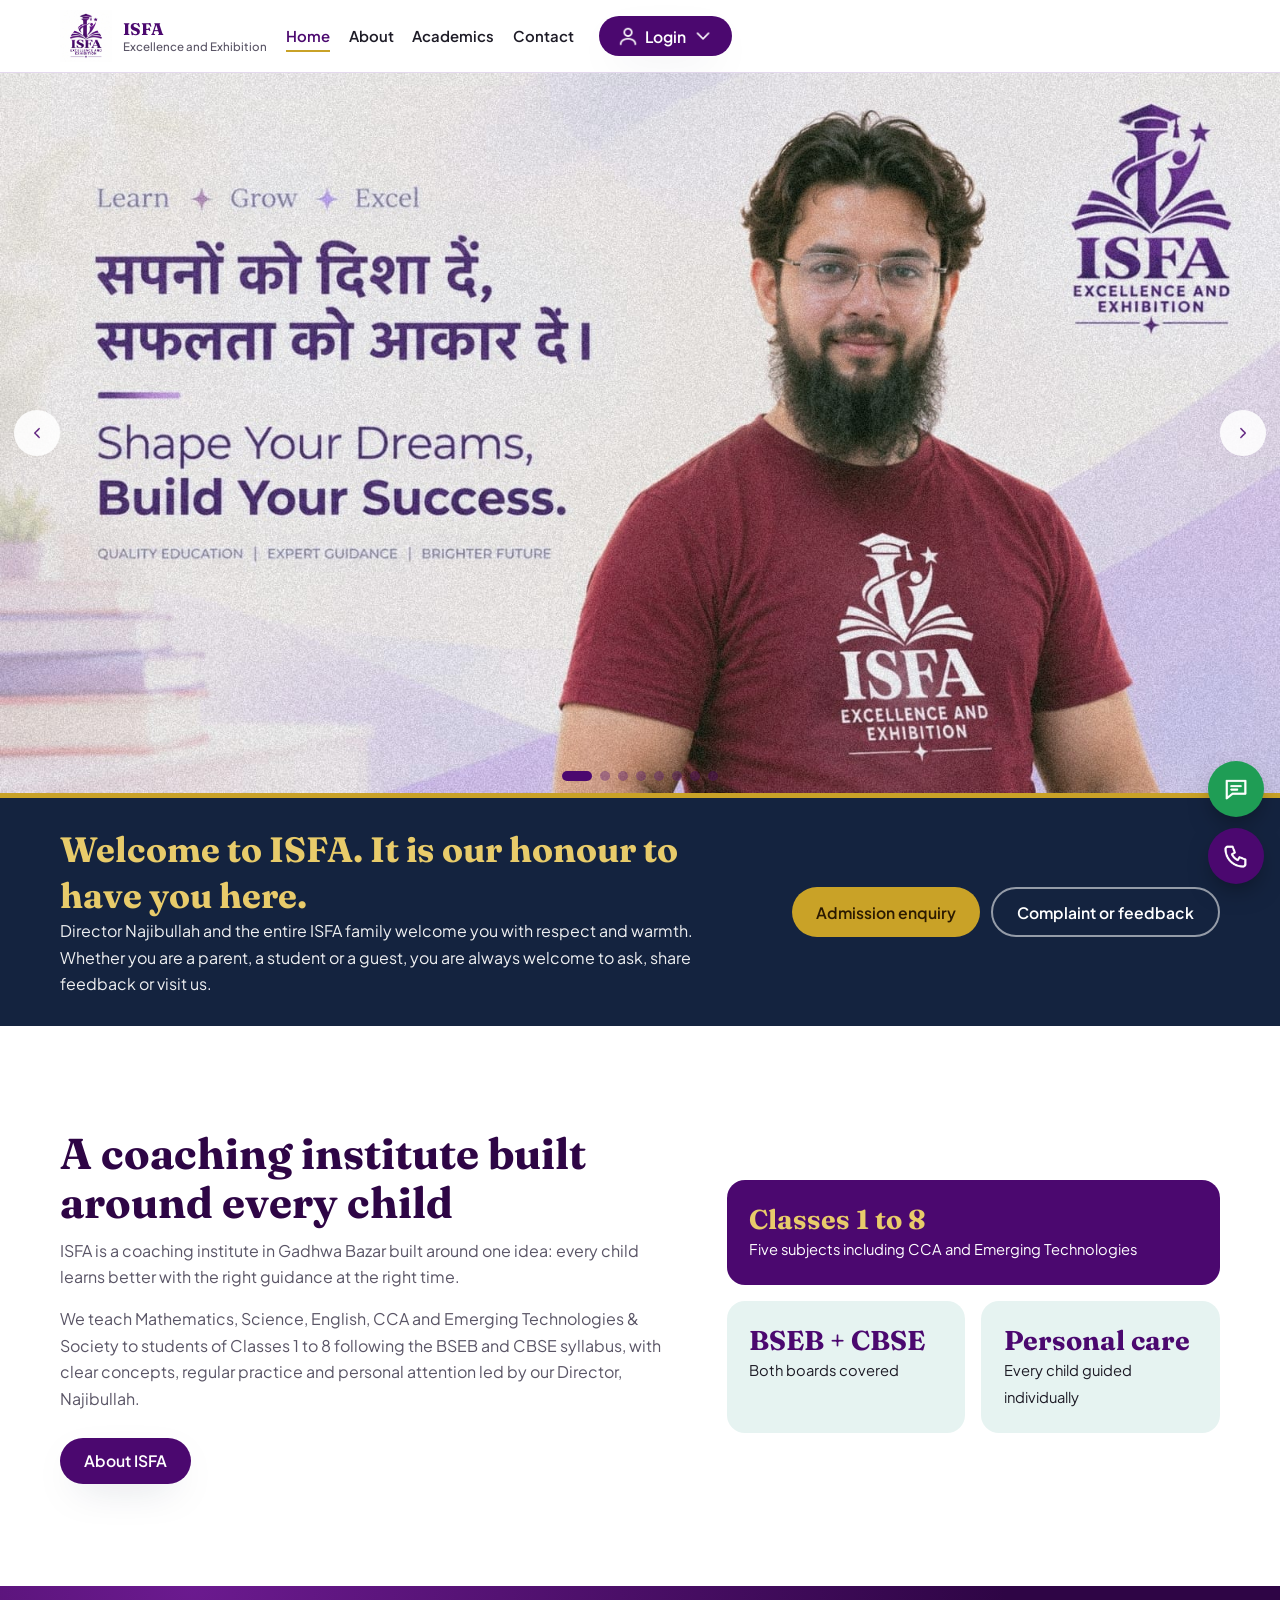
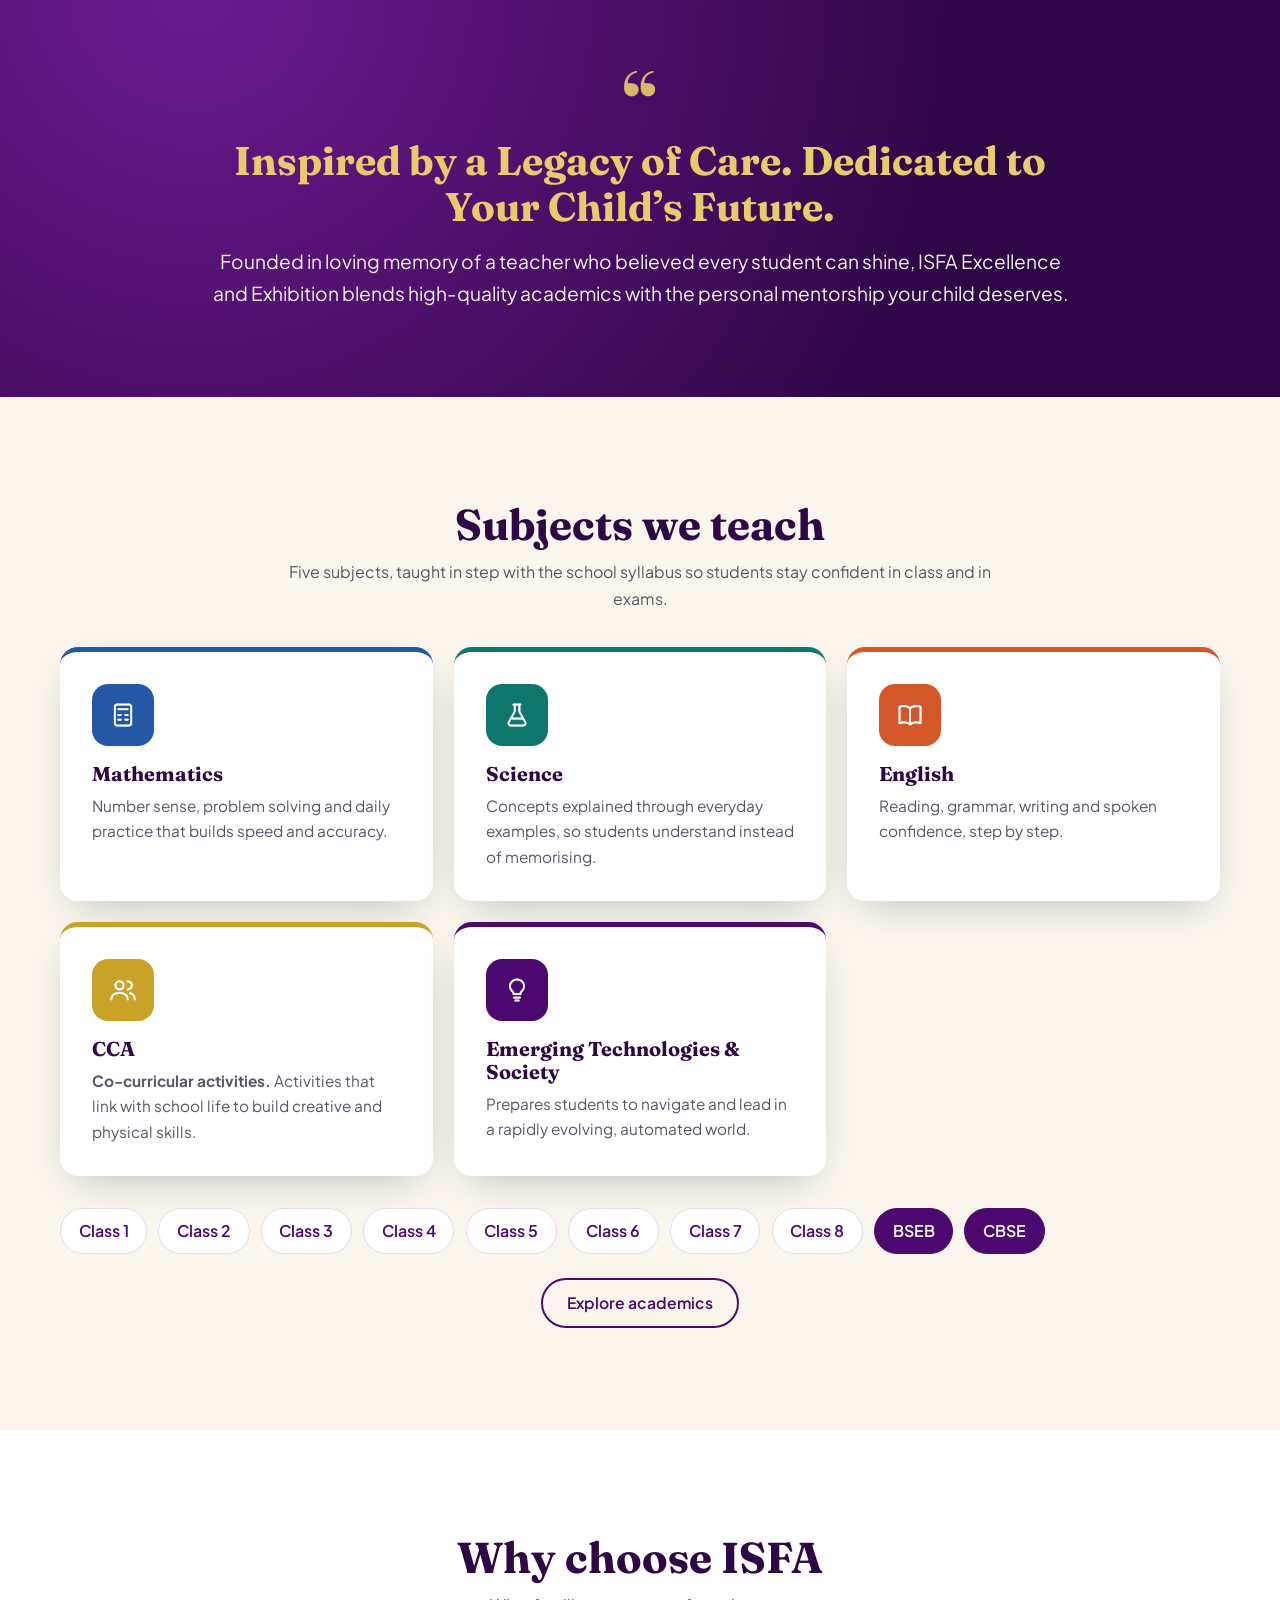
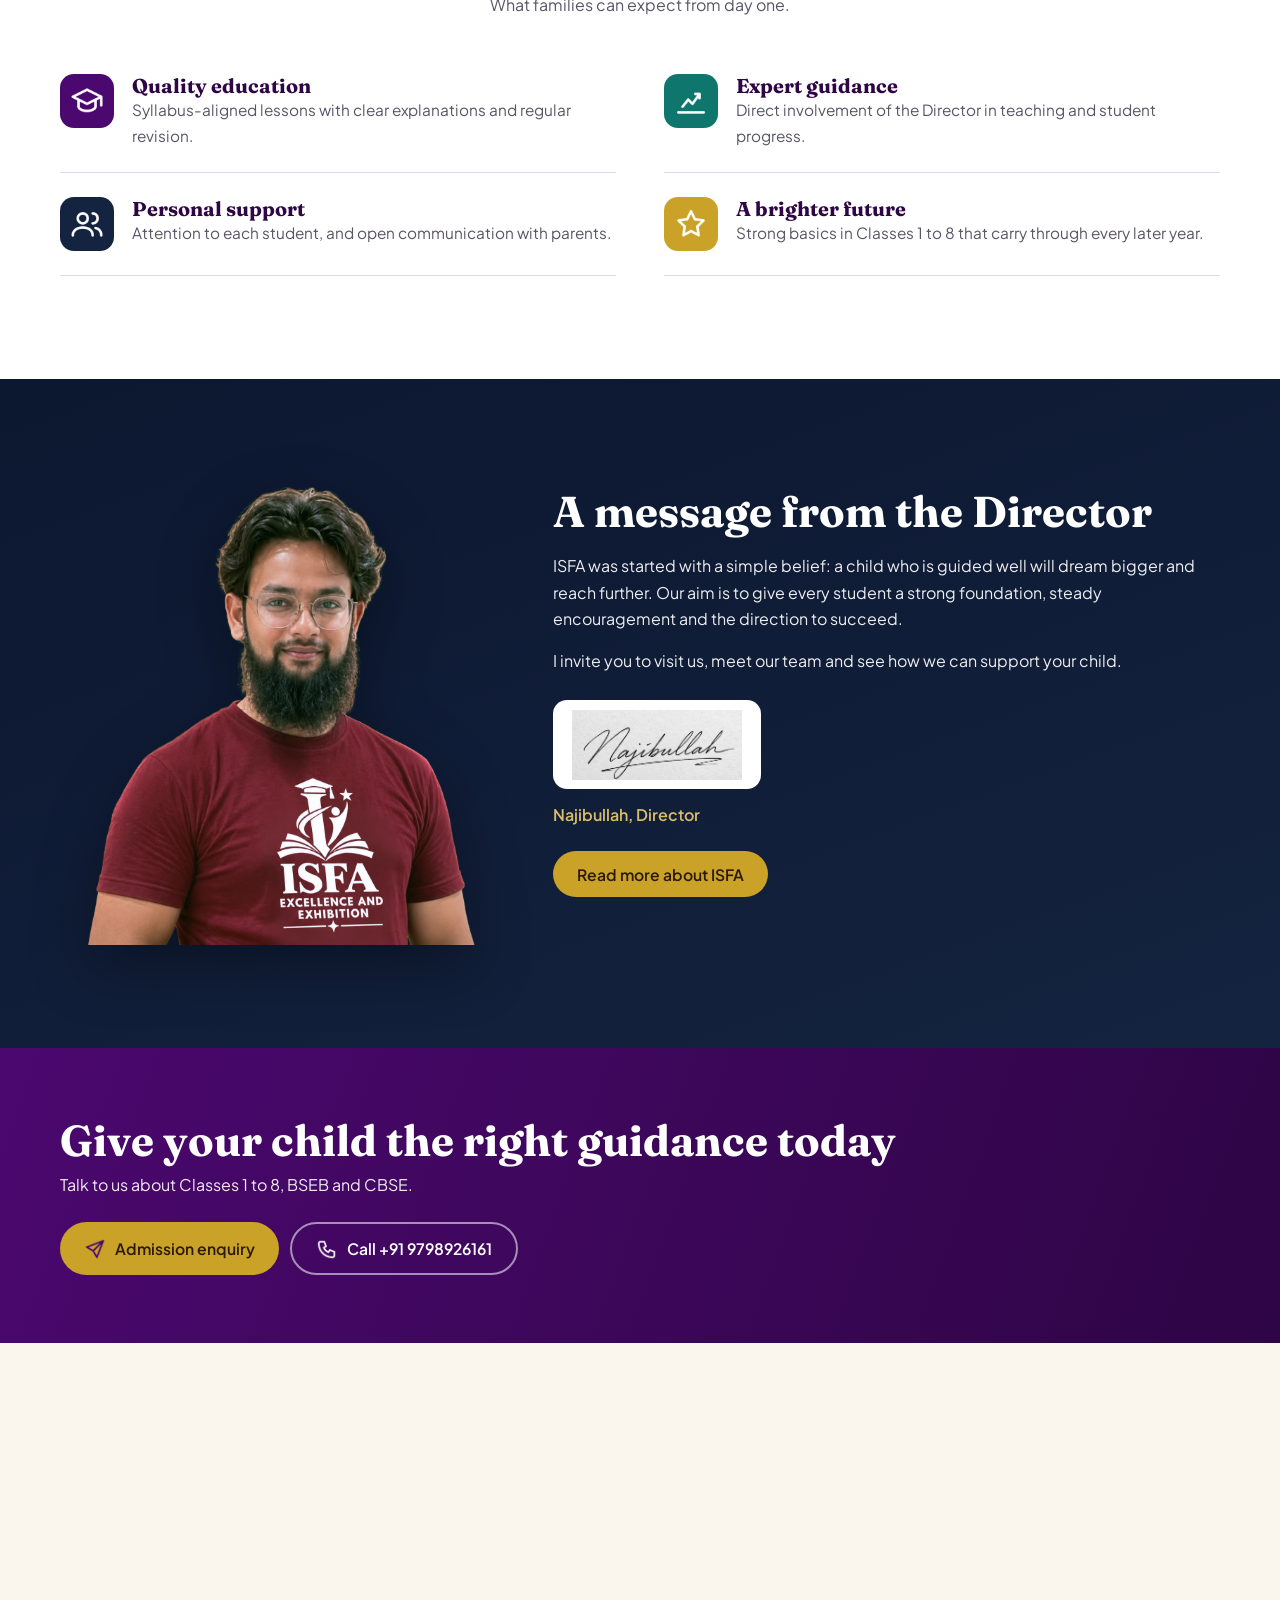
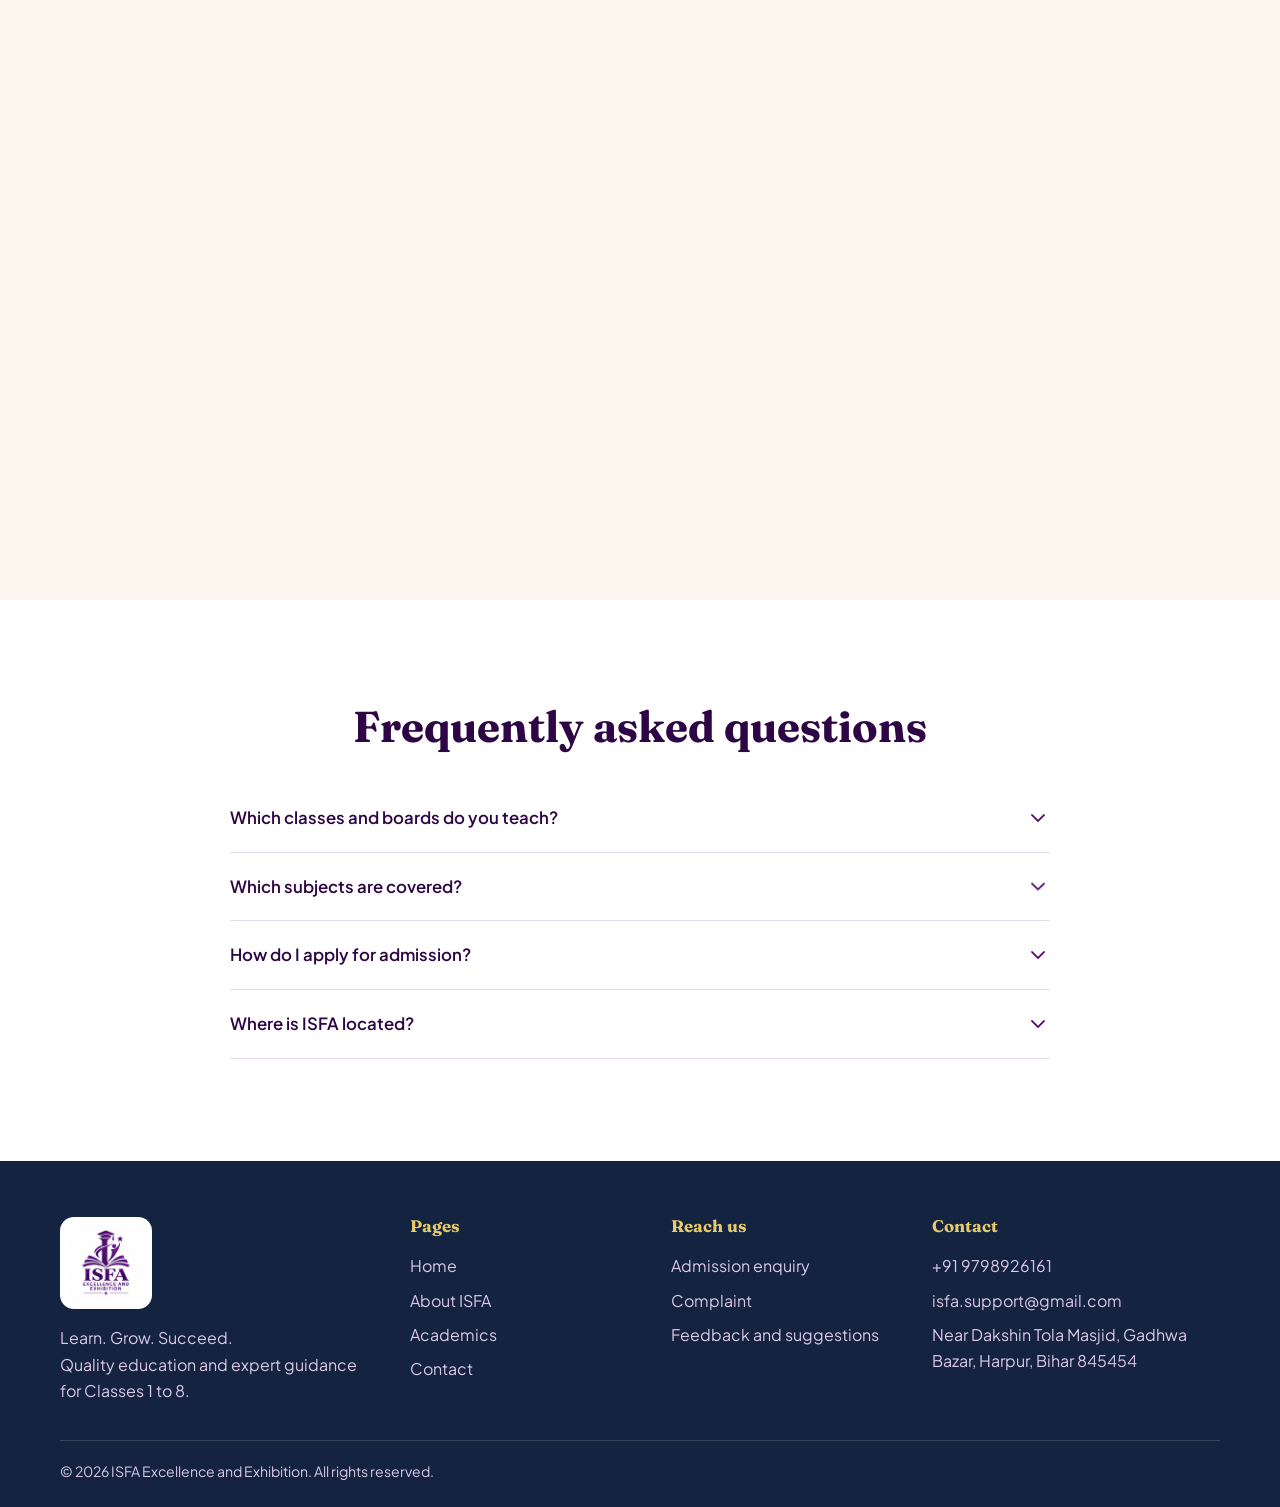
==== commit 9701db53: "Update index.html" ====
--- a/index.html
+++ b/index.html
@@ -3,9 +3,9 @@
 <head>
 <meta charset="utf-8">
 <meta name="viewport" content="width=device-width, initial-scale=1">
-<title>ISFA Excellence and Exhibition | Coaching for Classes 1 to 8, Gadhwa Bazar</title>
-<meta name="description" content="ISFA Excellence and Exhibition offers Mathematics, Science and English for Classes 1 to 8 (BSEB and CBSE) at Gadhwa Bazar, Bihar.">
-<meta name="theme-color" content="#4B086F">
+<title>ISFA Excellence and Exhibition | Learn. Grow. Succeed.</title>
+<meta name="description" content="Inspired by a Legacy of Care. Dedicated to Your Child's Future. You and your child are warmly welcome to the ISFA family.">
+<meta property="og:type" content="website"><meta property="og:site_name" content="ISFA Excellence and Exhibition"><meta property="og:title" content="ISFA Excellence and Exhibition | Learn. Grow. Succeed."><meta property="og:description" content="Inspired by a Legacy of Care. Dedicated to Your Child's Future. You and your child are warmly welcome to the ISFA family."><meta property="og:image" content="https://isfa-excellence.pages.dev/assets/og.jpg"><meta property="og:image:width" content="1200"><meta property="og:image:height" content="630"><meta name="twitter:card" content="summary_large_image"><meta name="theme-color" content="#4B086F">
 <link rel="icon" href="assets/logo.jpg">
 <link rel="preconnect" href="https://fonts.googleapis.com">
 <link rel="preconnect" href="https://fonts.gstatic.com" crossorigin>
@@ -44,23 +44,23 @@
 <div class="wa-b"><a class="btn btn-g" href="contact.html?form=f1#connect">Admission enquiry</a><a class="btn btn-w" href="contact.html?form=f2#connect">Complaint or feedback</a></div>
 </div></div>
 </section>
-<section id="about"><div class="wrap"><div class="about"><div class="rv"><h2>A coaching institute built around every child</h2><p class="lead">ISFA is a coaching institute in Gadhwa Bazar built around one idea: every child learns better with the right guidance at the right time.</p><p class="lead">We teach Mathematics, Science and English to students of Classes 1 to 8 following the BSEB and CBSE syllabus, with clear concepts, regular practice and personal attention led by our Director, Najibullah.</p><p style="margin-top:1.6rem"><a class="btn btn-p" href="about.html">About ISFA</a></p></div><div class="facts rv"><div class="fact"><b>Classes 1 to 8</b><span>Mathematics, Science and English</span></div><div class="fact"><b>BSEB + CBSE</b><span>Both boards covered</span></div><div class="fact"><b>Personal care</b><span>Every child guided individually</span></div></div></div></div></section>
+<section id="about"><div class="wrap"><div class="about"><div class="rv"><h2>A coaching institute built around every child</h2><p class="lead">ISFA is a coaching institute in Gadhwa Bazar built around one idea: every child learns better with the right guidance at the right time.</p><p class="lead">We teach Mathematics, Science, English, CCA and Emerging Technologies &amp; Society to students of Classes 1 to 8 following the BSEB and CBSE syllabus, with clear concepts, regular practice and personal attention led by our Director, Najibullah.</p><p style="margin-top:1.6rem"><a class="btn btn-p" href="about.html">About ISFA</a></p></div><div class="facts rv"><div class="fact"><b>Classes 1 to 8</b><span>Five subjects including CCA and Emerging Technologies</span></div><div class="fact"><b>BSEB + CBSE</b><span>Both boards covered</span></div><div class="fact"><b>Personal care</b><span>Every child guided individually</span></div></div></div></div></section>
 <section class="legacy"><div class="wrap"><blockquote class="rv"><h2>Inspired by a Legacy of Care. Dedicated to Your Child’s Future.</h2><p>Founded in loving memory of a teacher who believed every student can shine, ISFA Excellence and Exhibition blends high-quality academics with the personal mentorship your child deserves.</p></blockquote></div></section>
-<section id="classes" class="alt"><div class="wrap"><div class="rv ctr"><h2>Subjects we teach</h2><p class="lead">Three core subjects, taught in step with the school syllabus so students stay confident in class and in exams.</p></div><div class="sub"><article class="rv" style="--c:var(--bl)"><i class="chip" style="--c:var(--bl)"><img class="ico" src="assets/icons/calc-w.png" alt="" width="28" height="28"></i><h3>Mathematics</h3><p>Number sense, problem solving and daily practice that builds speed and accuracy.</p></article><article class="rv" style="--c:var(--t)"><i class="chip" style="--c:var(--t)"><img class="ico" src="assets/icons/flask-w.png" alt="" width="28" height="28"></i><h3>Science</h3><p>Concepts explained through everyday examples, so students understand instead of memorising.</p></article><article class="rv" style="--c:var(--co)"><i class="chip" style="--c:var(--co)"><img class="ico" src="assets/icons/book-w.png" alt="" width="28" height="28"></i><h3>English</h3><p>Reading, grammar, writing and spoken confidence, step by step.</p></article></div><div class="levels rv" aria-label="Classes offered"><span>Class 1</span><span>Class 2</span><span>Class 3</span><span>Class 4</span><span>Class 5</span><span>Class 6</span><span>Class 7</span><span>Class 8</span><span class="ch">BSEB</span><span class="ch">CBSE</span></div><p class="ctr rv mini"><a class="btn btn-o" href="academics.html">Explore academics</a></p></div></section>
+<section id="classes" class="alt"><div class="wrap"><div class="rv ctr"><h2>Subjects we teach</h2><p class="lead">Five subjects, taught in step with the school syllabus so students stay confident in class and in exams.</p></div><div class="sub"><article class="rv" style="--c:var(--bl)"><i class="chip" style="--c:var(--bl)"><img class="ico" src="assets/icons/calc-w.png" alt="" width="28" height="28"></i><h3>Mathematics</h3><p>Number sense, problem solving and daily practice that builds speed and accuracy.</p></article><article class="rv" style="--c:var(--t)"><i class="chip" style="--c:var(--t)"><img class="ico" src="assets/icons/flask-w.png" alt="" width="28" height="28"></i><h3>Science</h3><p>Concepts explained through everyday examples, so students understand instead of memorising.</p></article><article class="rv" style="--c:var(--co)"><i class="chip" style="--c:var(--co)"><img class="ico" src="assets/icons/book-w.png" alt="" width="28" height="28"></i><h3>English</h3><p>Reading, grammar, writing and spoken confidence, step by step.</p></article><article class="rv" style="--c:var(--gold)"><i class="chip" style="--c:var(--gold)"><img class="ico" src="assets/icons/users-w.png" alt="" width="28" height="28"></i><h3>CCA</h3><p><b>Co-curricular activities.</b> Activities that link with school life to build creative and physical skills.</p></article><article class="rv" style="--c:var(--p)"><i class="chip" style="--c:var(--p)"><img class="ico" src="assets/icons/bulb-w.png" alt="" width="28" height="28"></i><h3>Emerging Technologies &amp; Society</h3><p>Prepares students to navigate and lead in a rapidly evolving, automated world.</p></article></div><div class="levels rv" aria-label="Classes offered"><span>Class 1</span><span>Class 2</span><span>Class 3</span><span>Class 4</span><span>Class 5</span><span>Class 6</span><span>Class 7</span><span>Class 8</span><span class="ch">BSEB</span><span class="ch">CBSE</span></div><p class="ctr rv mini"><a class="btn btn-o" href="academics.html">Explore academics</a></p></div></section>
 <section id="why"><div class="wrap"><div class="rv ctr"><h2>Why choose ISFA</h2><p class="lead">What families can expect from day one.</p></div><div class="why rv"><div><img class="ico" src="assets/icons/cap-w.png" alt="" width="28" height="28"><span><h3>Quality education</h3><p>Syllabus-aligned lessons with clear explanations and regular revision.</p></span></div><div><img class="ico" src="assets/icons/chart-w.png" alt="" width="28" height="28"><span><h3>Expert guidance</h3><p>Direct involvement of the Director in teaching and student progress.</p></span></div><div><img class="ico" src="assets/icons/users-w.png" alt="" width="28" height="28"><span><h3>Personal support</h3><p>Attention to each student, and open communication with parents.</p></span></div><div><img class="ico" src="assets/icons/star-w.png" alt="" width="28" height="28"><span><h3>A brighter future</h3><p>Strong basics in Classes 1 to 8 that carry through every later year.</p></span></div></div></div></section>
 <section id="director" class="founder"><div class="wrap fg">
 <img class="pt rv" src="assets/director.png" alt="Najibullah, Director of ISFA Excellence and Exhibition" loading="lazy">
 <div class="txt rv"><h2>A message from the Director</h2><p>ISFA was started with a simple belief: a child who is guided well will dream bigger and reach further. Our aim is to give every student a strong foundation, steady encouragement and the direction to succeed.</p><p>I invite you to visit us, meet our team and see how we can support your child.</p><div class="sig"><img src="assets/signature.jpg" alt="Signature of Najibullah" loading="lazy"></div><p class="role" style="margin-top:.8rem">Najibullah, Director</p><a class="btn btn-g pt-link" href="about.html#director">Read more about ISFA</a></div>
 </div></section>
 <section class="band"><div class="wrap cta"><div><h2>Give your child the right guidance today</h2><p>Talk to us about Classes 1 to 8, BSEB and CBSE.</p></div><div class="wa-b"><a class="btn btn-g" href="contact.html?form=f1#connect"><img class="ico" src="assets/icons/send-p.png" alt="" width="28" height="28">Admission enquiry</a><a class="btn btn-w" href="tel:+919798926161"><img class="ico" src="assets/icons/phone-w.png" alt="" width="28" height="28">Call +91 9798926161</a></div></div></section>
-<section id="gallery" class="alt"><div class="wrap"><div class="gn"><div class="rv"><h2>Gallery</h2><p class="lead">A look at the ISFA family and its message.</p><div class="gal "><figure><img src="assets/banner-2.jpg" alt="ISFA banner: Big Dreams, Right Direction" loading="lazy"></figure><figure><img src="assets/banner-1.jpg" alt="ISFA banner: Shape Your Dreams" loading="lazy"></figure><figure><img src="assets/banner-3.jpg" alt="ISFA banner: Right Guidance Today" loading="lazy"></figure></div></div><div class="rv"><h2>Latest updates</h2><div class="news"><article><time>Admissions</time><h3>Admissions are open</h3><p>Enquire for Mathematics, Science and English in BSEB and CBSE.</p></article><article style="border-color:var(--t)"><time>Visit us</time><h3>Meet the Director</h3><p>Call or message us to arrange a visit near Dakshin Tola Masjid, Gadhwa Bazar.</p></article><article style="border-color:var(--co)"><time>Feedback</time><h3>Your feedback matters</h3><p>Share a suggestion or complaint on the Contact page. We read every message.</p></article></div></div></div></div></section>
+<section id="gallery" class="alt"><div class="wrap"><div class="gn"><div class="rv"><h2>Gallery</h2><p class="lead">A look at the ISFA family and its message.</p><div class="gal "><figure><img src="assets/banner-2.jpg" alt="ISFA banner: Big Dreams, Right Direction" loading="lazy"></figure><figure><img src="assets/banner-1.jpg" alt="ISFA banner: Shape Your Dreams" loading="lazy"></figure><figure><img src="assets/banner-3.jpg" alt="ISFA banner: Right Guidance Today" loading="lazy"></figure></div></div><div class="rv"><h2>Latest updates</h2><div class="news"><article><time>Admissions</time><h3>Admissions are open</h3><p>Enquire for Classes 1 to 8 in BSEB and CBSE.</p></article><article style="border-color:var(--t)"><time>Visit us</time><h3>Meet the Director</h3><p>Call or message us to arrange a visit near Dakshin Tola Masjid, Gadhwa Bazar.</p></article><article style="border-color:var(--co)"><time>Feedback</time><h3>Your feedback matters</h3><p>Share a suggestion or complaint on the Contact page. We read every message.</p></article></div></div></div></div></section>
 <section><div class="wrap">
 <div class="rv ctr"><h2>Frequently asked questions</h2></div>
 <div class="faq rv">
 <details><summary>Which classes and boards do you teach?<img class="ico" src="assets/icons/down-p.png" alt="" width="28" height="28"></summary><div class="a"><div><p>Classes 1 to 8, for both BSEB and CBSE students.</p></div></div></details>
-<details><summary>Which subjects are covered?<img class="ico" src="assets/icons/down-p.png" alt="" width="28" height="28"></summary><div class="a"><div><p>Mathematics, Science and English.</p></div></div></details>
+<details><summary>Which subjects are covered?<img class="ico" src="assets/icons/down-p.png" alt="" width="28" height="28"></summary><div class="a"><div><p>Mathematics, Science, English, CCA and Emerging Technologies &amp; Society. CCA stands for Co-curricular Activities.</p></div></div></details>
 <details><summary>How do I apply for admission?<img class="ico" src="assets/icons/down-p.png" alt="" width="28" height="28"></summary><div class="a"><div><p>Fill in the admission enquiry form on the Contact page, call or WhatsApp +91 9798926161, or visit us at Gadhwa Bazar.</p></div></div></details>
-<details><summary>Where is ISFA located?<img class="ico" src="assets/icons/down-p.png" alt="" width="28" height="28"></summary><div class="a"><div><p>Near Dakshin Tola Masjid, Gadhwa Bazar, Bihar. The map on the Contact page shows the area.</p></div></div></details>
+<details><summary>Where is ISFA located?<img class="ico" src="assets/icons/down-p.png" alt="" width="28" height="28"></summary><div class="a"><div><p>Near Dakshin Tola Masjid, Gadhwa Bazar, Harpur, Bihar 845454. The map on the Contact page shows the area.</p></div></div></details>
 
 </div>
 </div></section>
@@ -70,7 +70,7 @@
 <div><img class="flogo" src="assets/logo.jpg" alt="ISFA logo"><p>Learn. Grow. Succeed.<br>Quality education and expert guidance for Classes 1 to 8.</p></div>
 <div><h3>Pages</h3><ul><li><a href="index.html">Home</a></li><li><a href="about.html">About ISFA</a></li><li><a href="academics.html">Academics</a></li><li><a href="contact.html">Contact</a></li></ul></div>
 <div><h3>Reach us</h3><ul><li><a href="contact.html?form=f1#connect">Admission enquiry</a></li><li><a href="contact.html?form=f2#connect">Complaint</a></li><li><a href="contact.html?form=f3#connect">Feedback and suggestions</a></li></ul></div>
-<div><h3>Contact</h3><ul><li><a href="tel:+919798926161">+91 9798926161</a></li><li><a href="mailto:isfa.support@gmail.com">isfa.support@gmail.com</a></li><li>Near Dakshin Tola Masjid, Gadhwa Bazar, Bihar</li></ul></div>
+<div><h3>Contact</h3><ul><li><a href="tel:+919798926161">+91 9798926161</a></li><li><a href="mailto:isfa.support@gmail.com">isfa.support@gmail.com</a></li><li>Near Dakshin Tola Masjid, Gadhwa Bazar, Harpur, Bihar 845454</li></ul></div>
 </div>
 <div class="copy">&copy; <span id="yr">2026</span> ISFA Excellence and Exhibition. All rights reserved.</div>
 </div></footer>
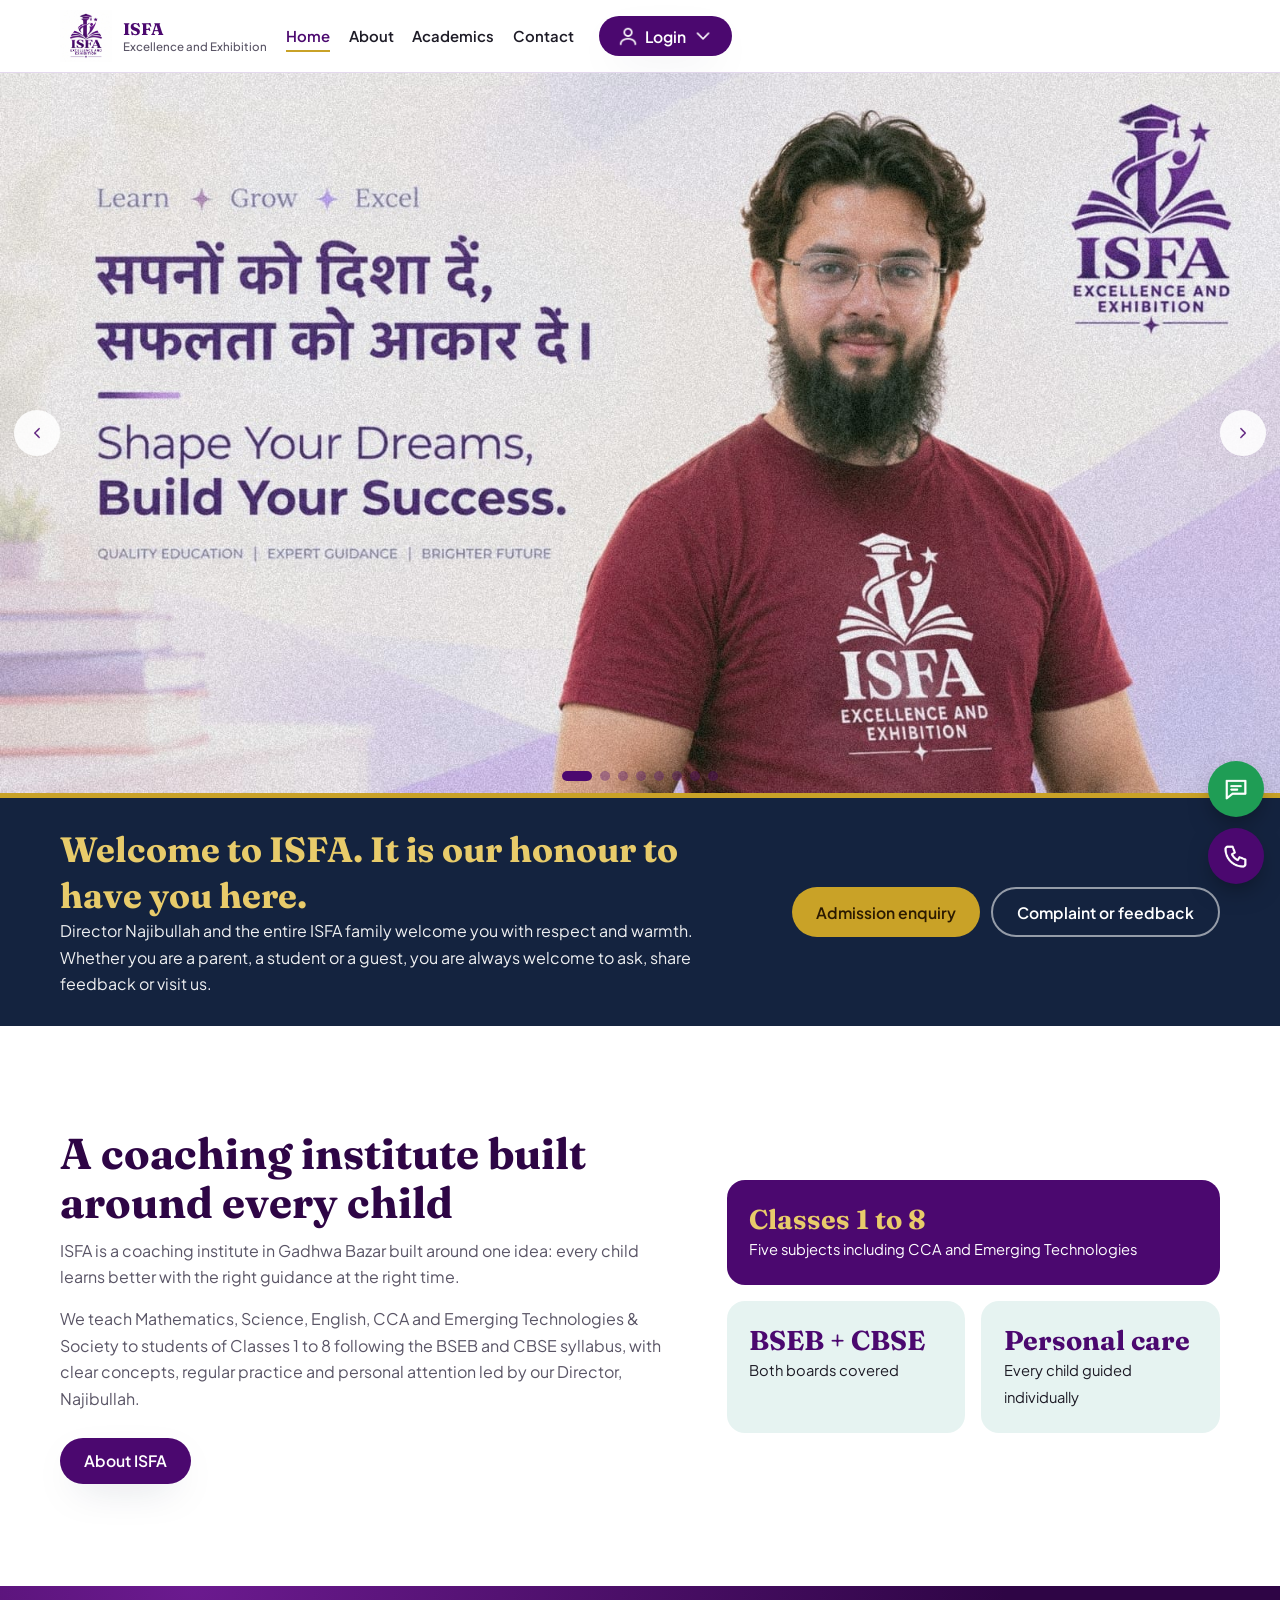
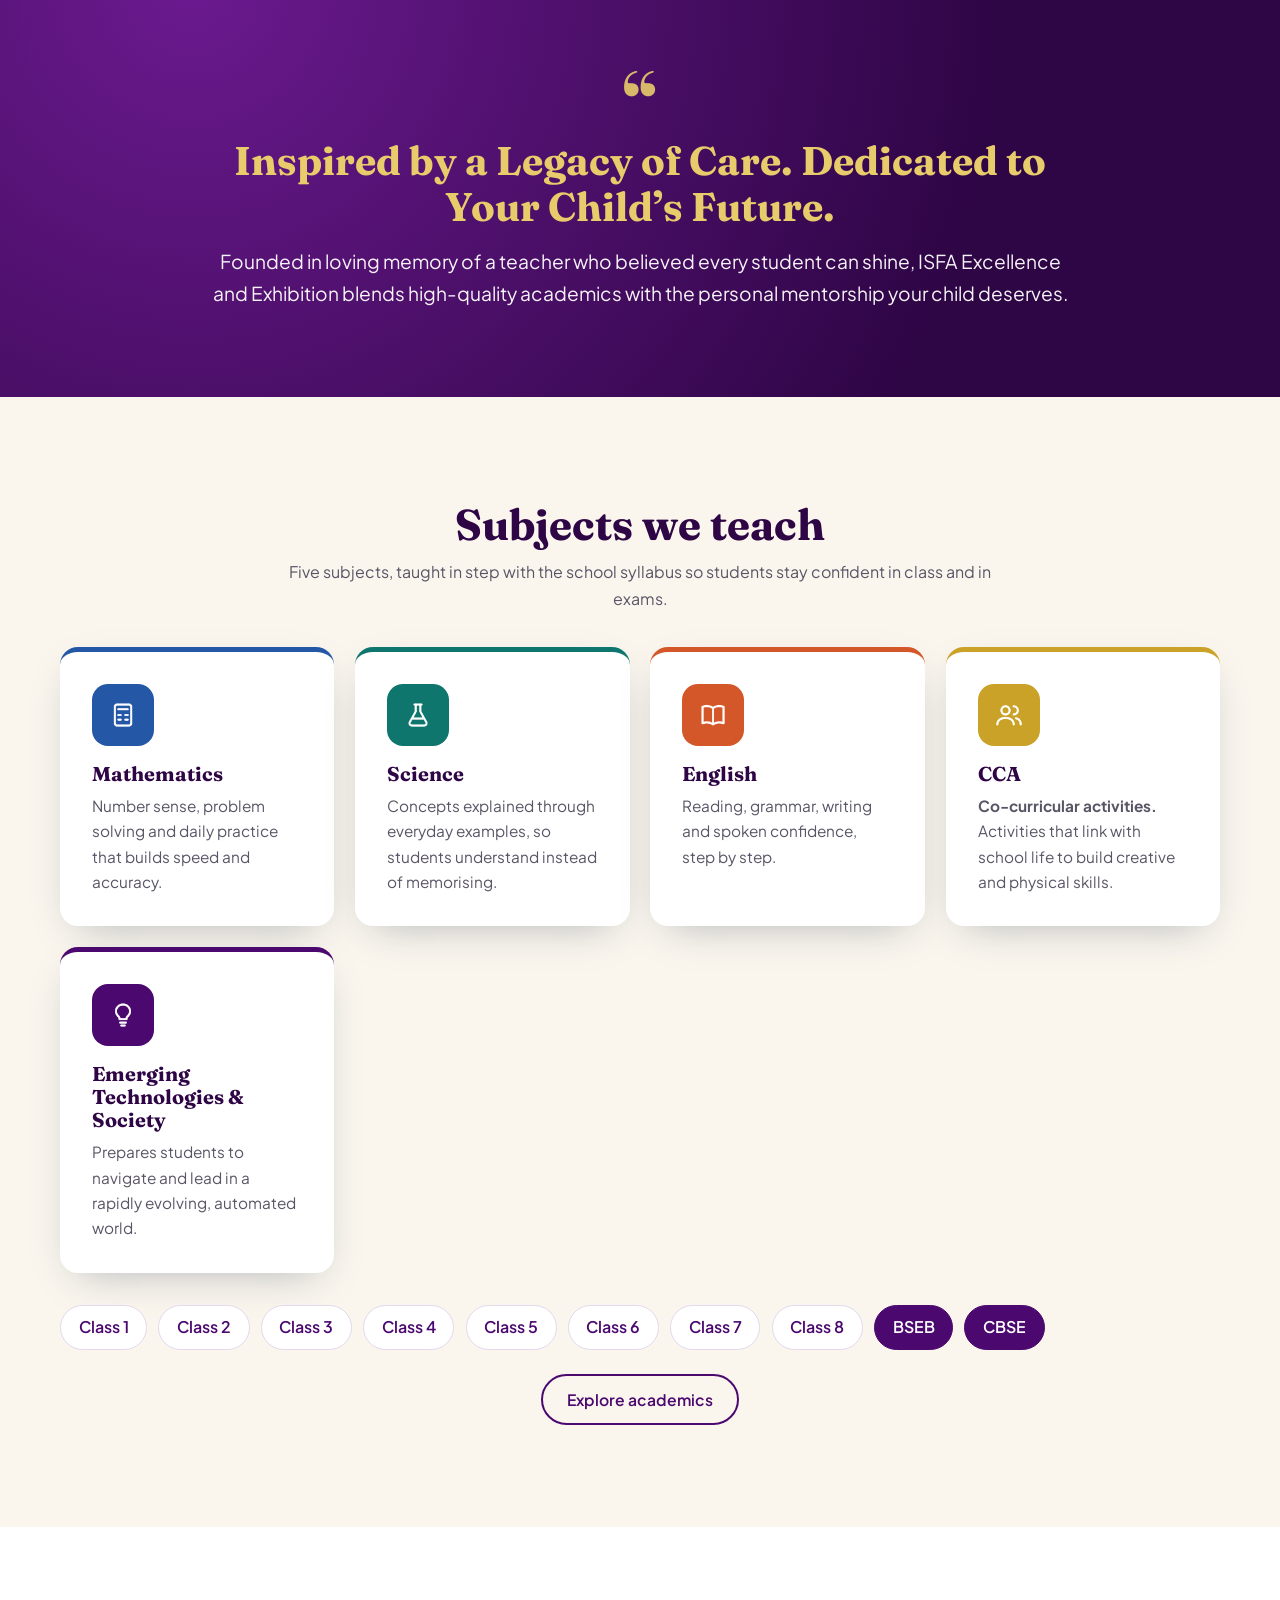
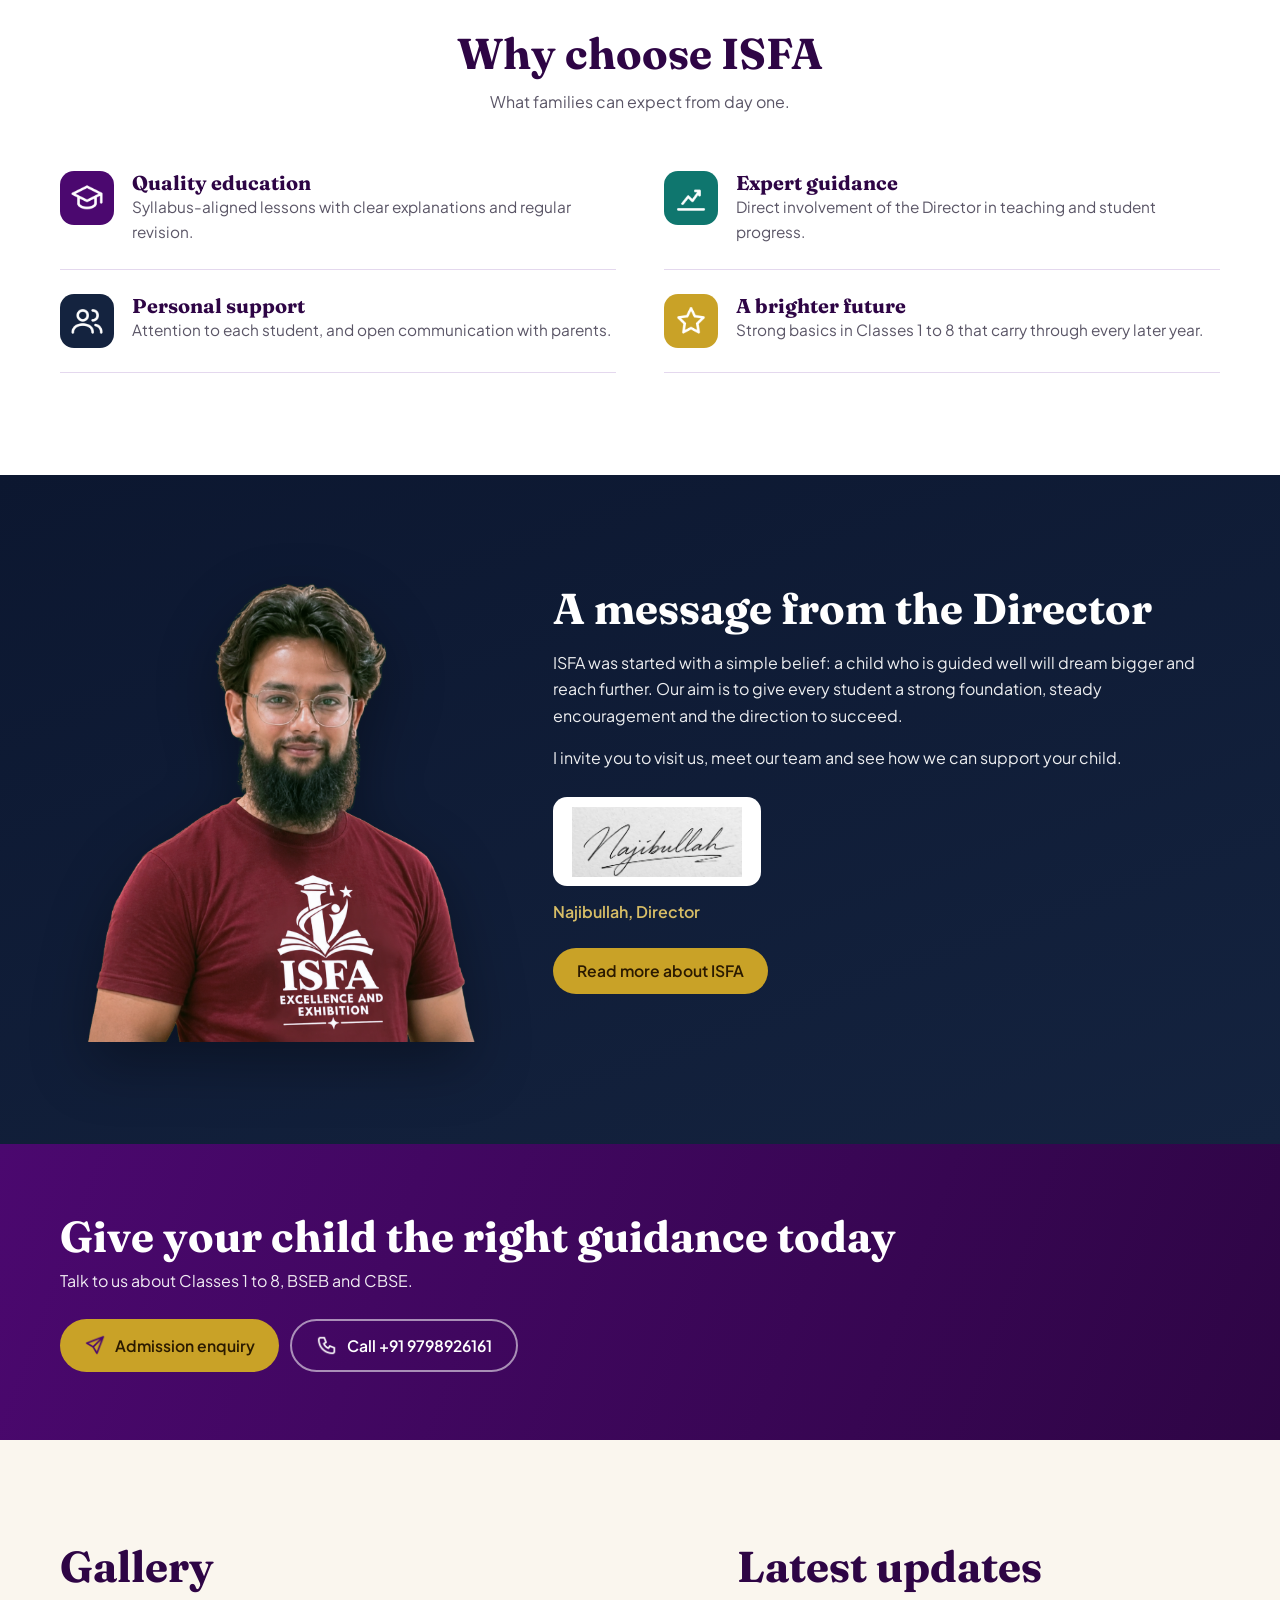
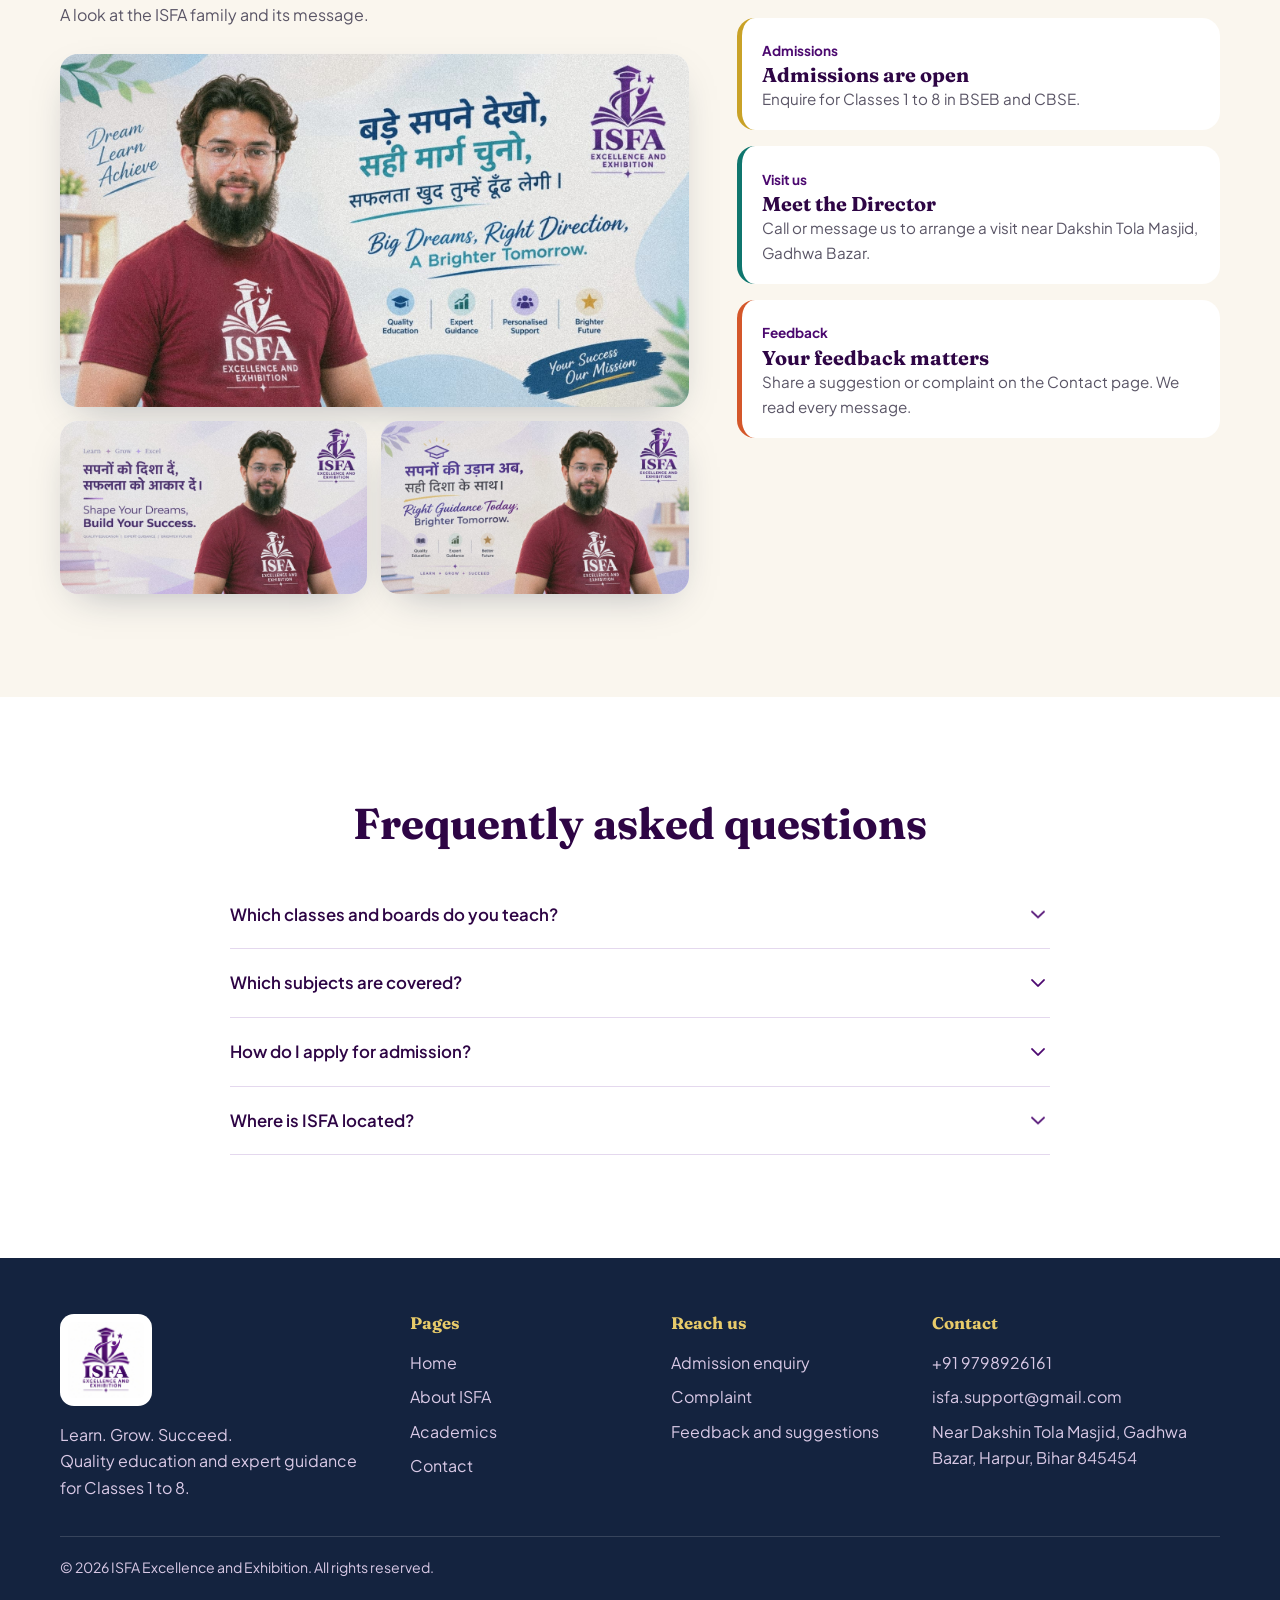
==== commit 38a61920: "Update index.html" ====
--- a/index.html
+++ b/index.html
@@ -1,6 +1,7 @@
 <!DOCTYPE html>
 <html lang="en">
 <head>
+<meta name="google-site-verification" content="2OqlMi_54Hmdk0KRm2KIKvPmItrTuM4swa3jiA06ErE" />
 <meta charset="utf-8">
 <meta name="viewport" content="width=device-width, initial-scale=1">
 <title>ISFA Excellence and Exhibition | Learn. Grow. Succeed.</title>
--- a/assets/style.css
+++ b/assets/style.css
@@ -240,3 +240,6 @@
 .mv.mv2{margin:0;grid-template-columns:1fr 1fr}
 @media(max-width:560px){.mv.mv2{grid-template-columns:1fr}}
 .qc a,.qc a>span{min-width:0}.qc b{overflow-wrap:anywhere}
+
+.sub,.mv.five{grid-template-columns:repeat(auto-fit,minmax(250px,1fr))}
+.sub .chip,.mv .chip{flex:none}
